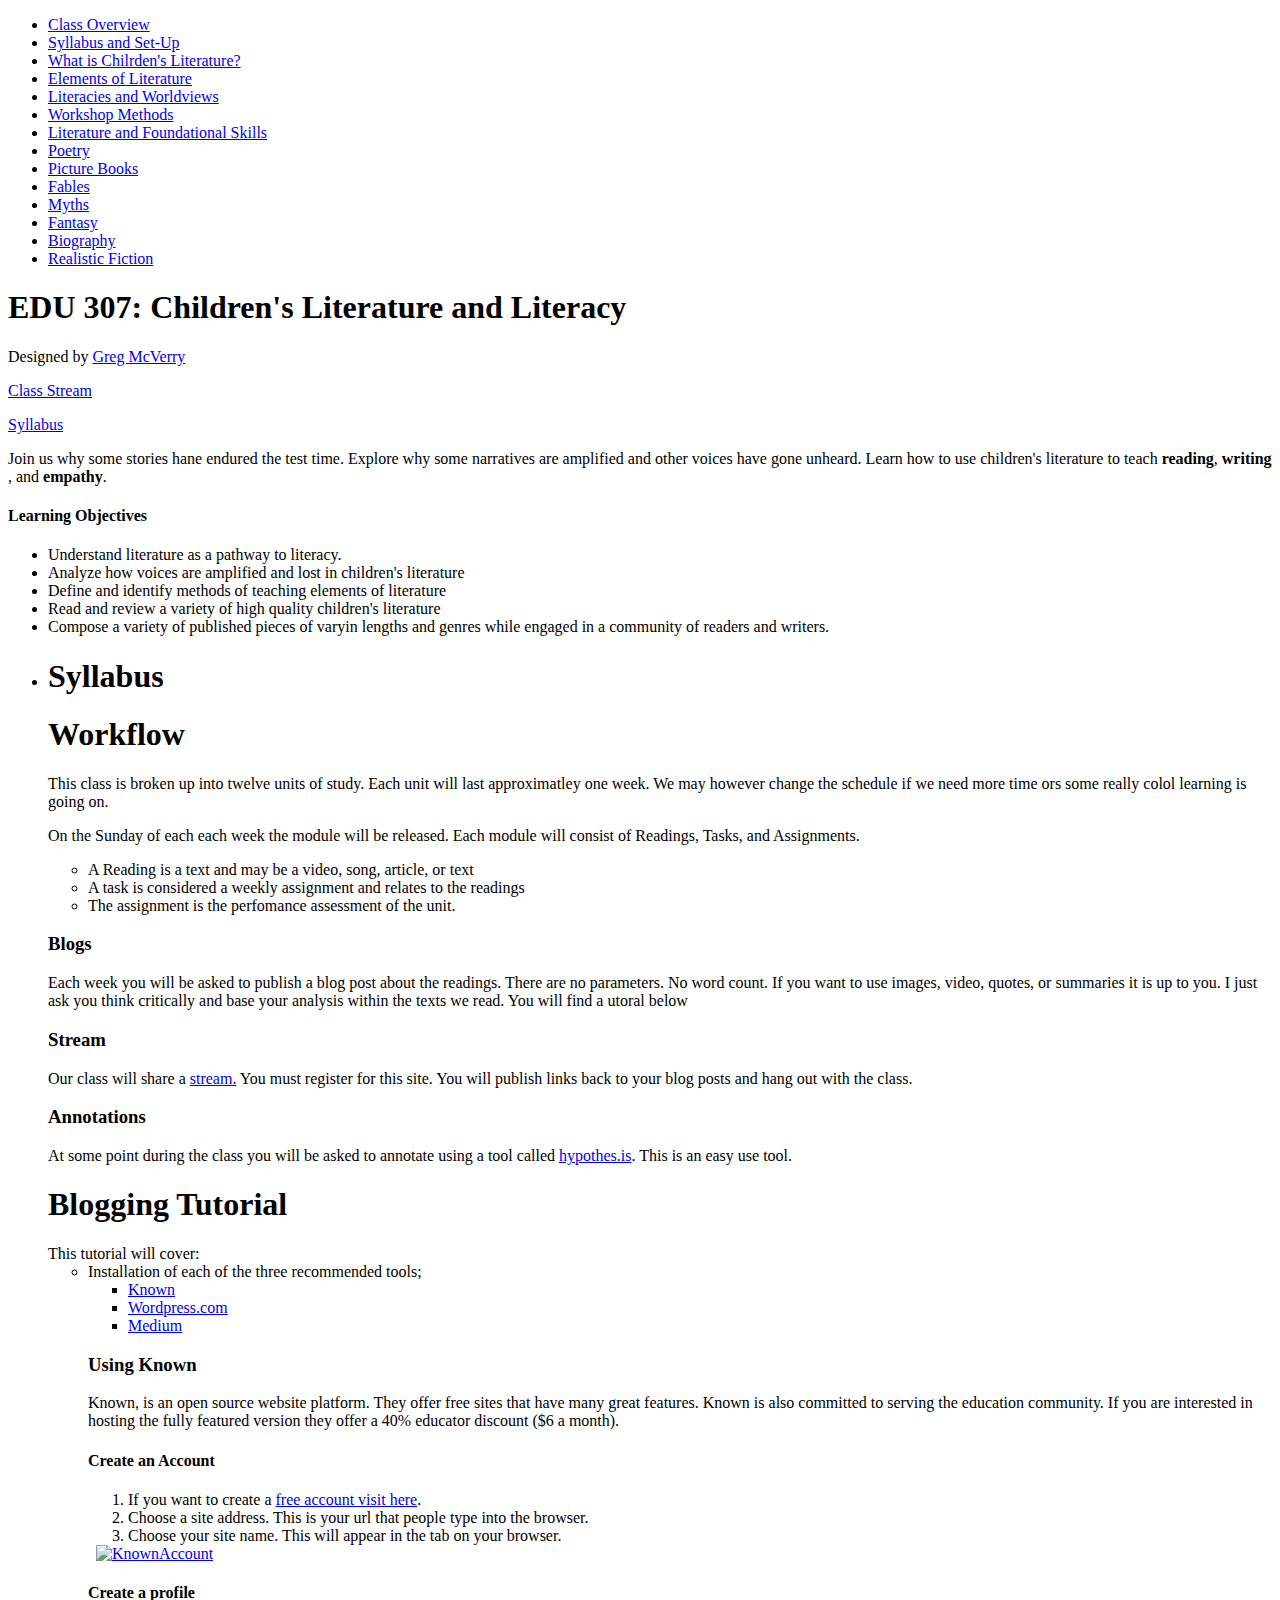
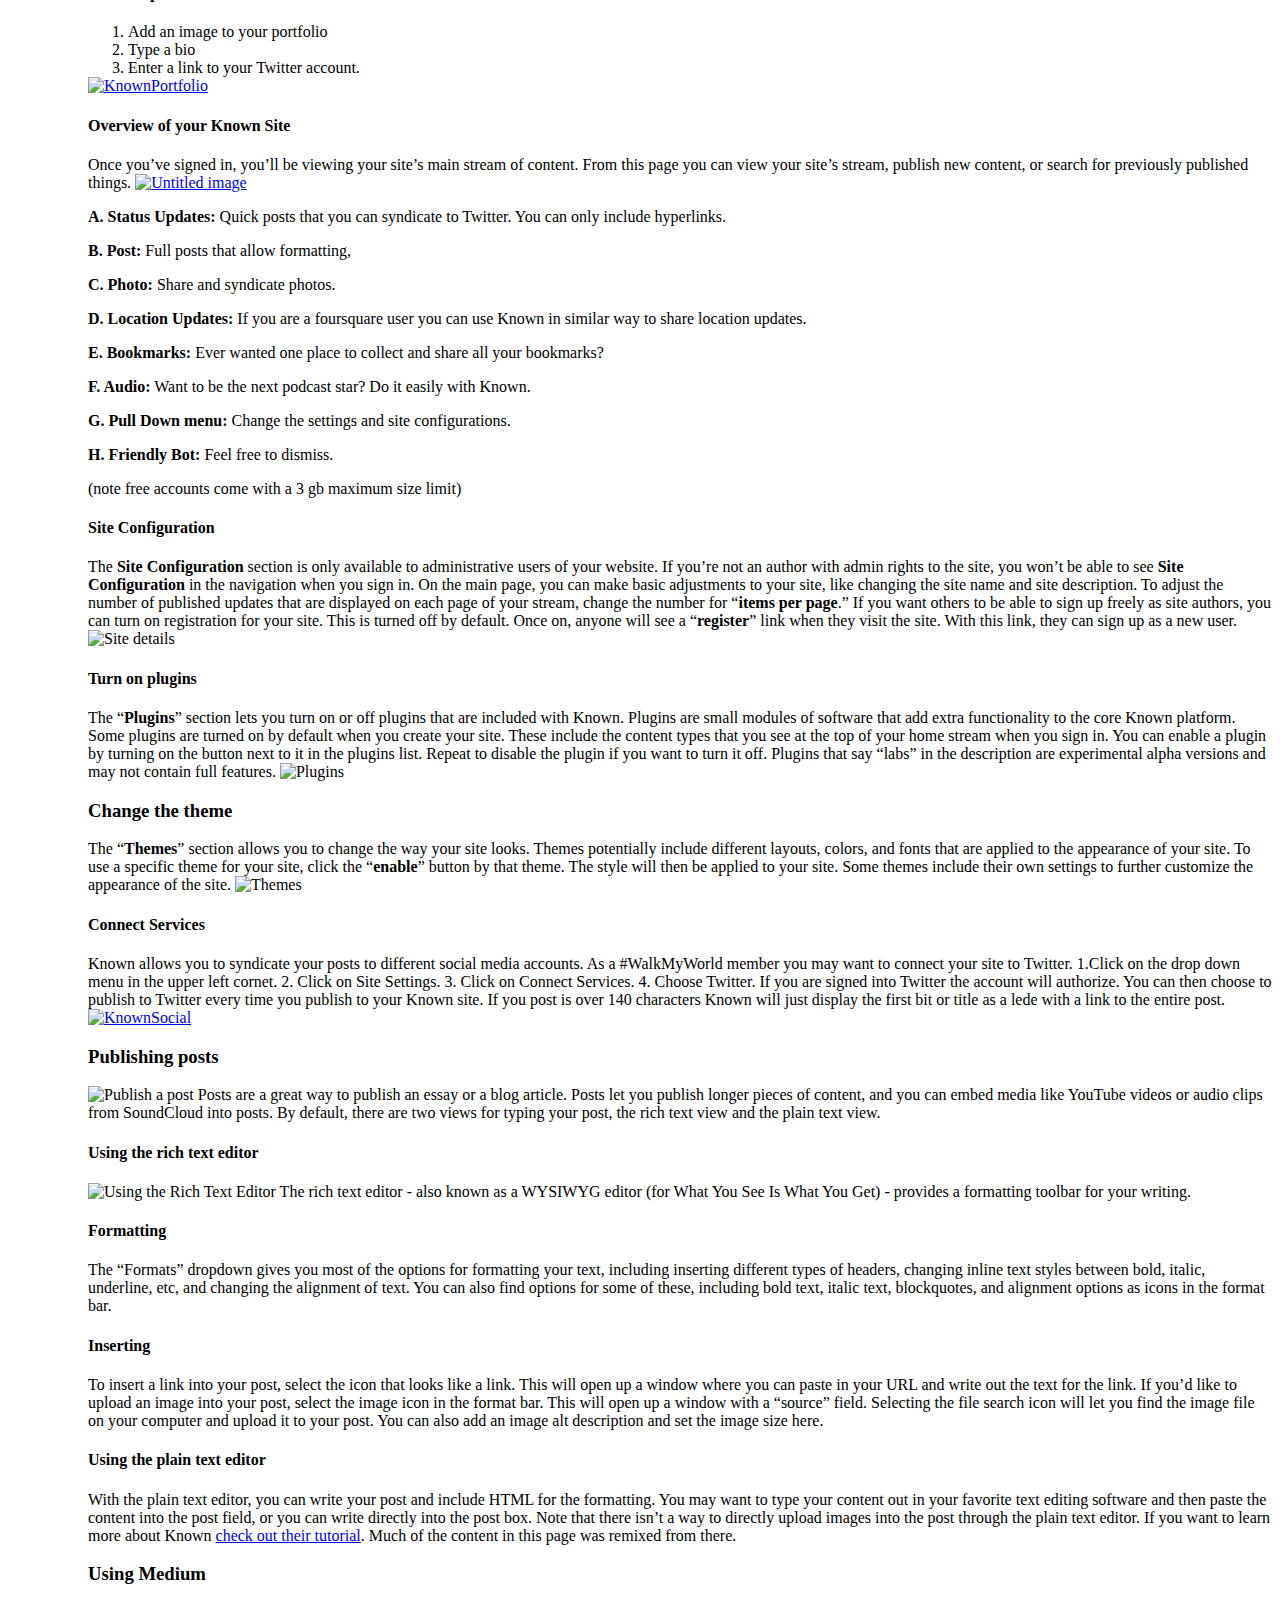
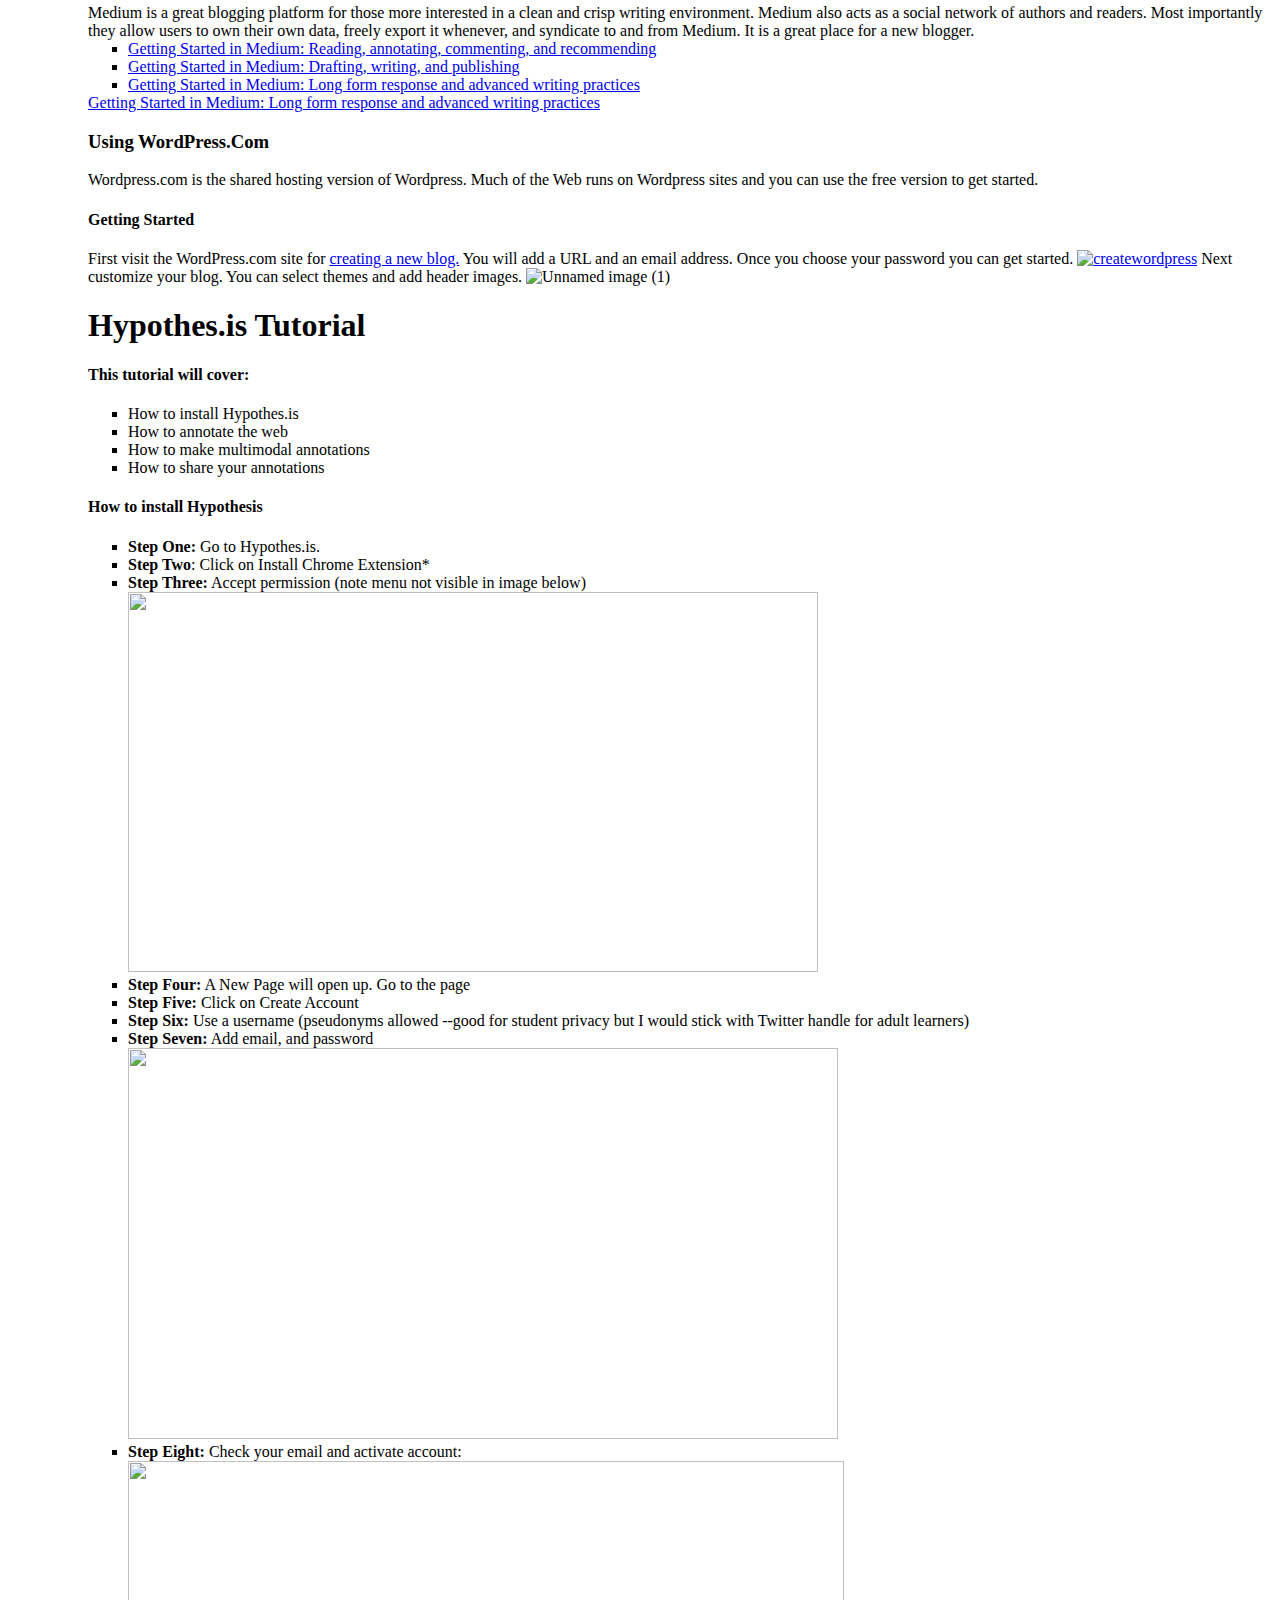
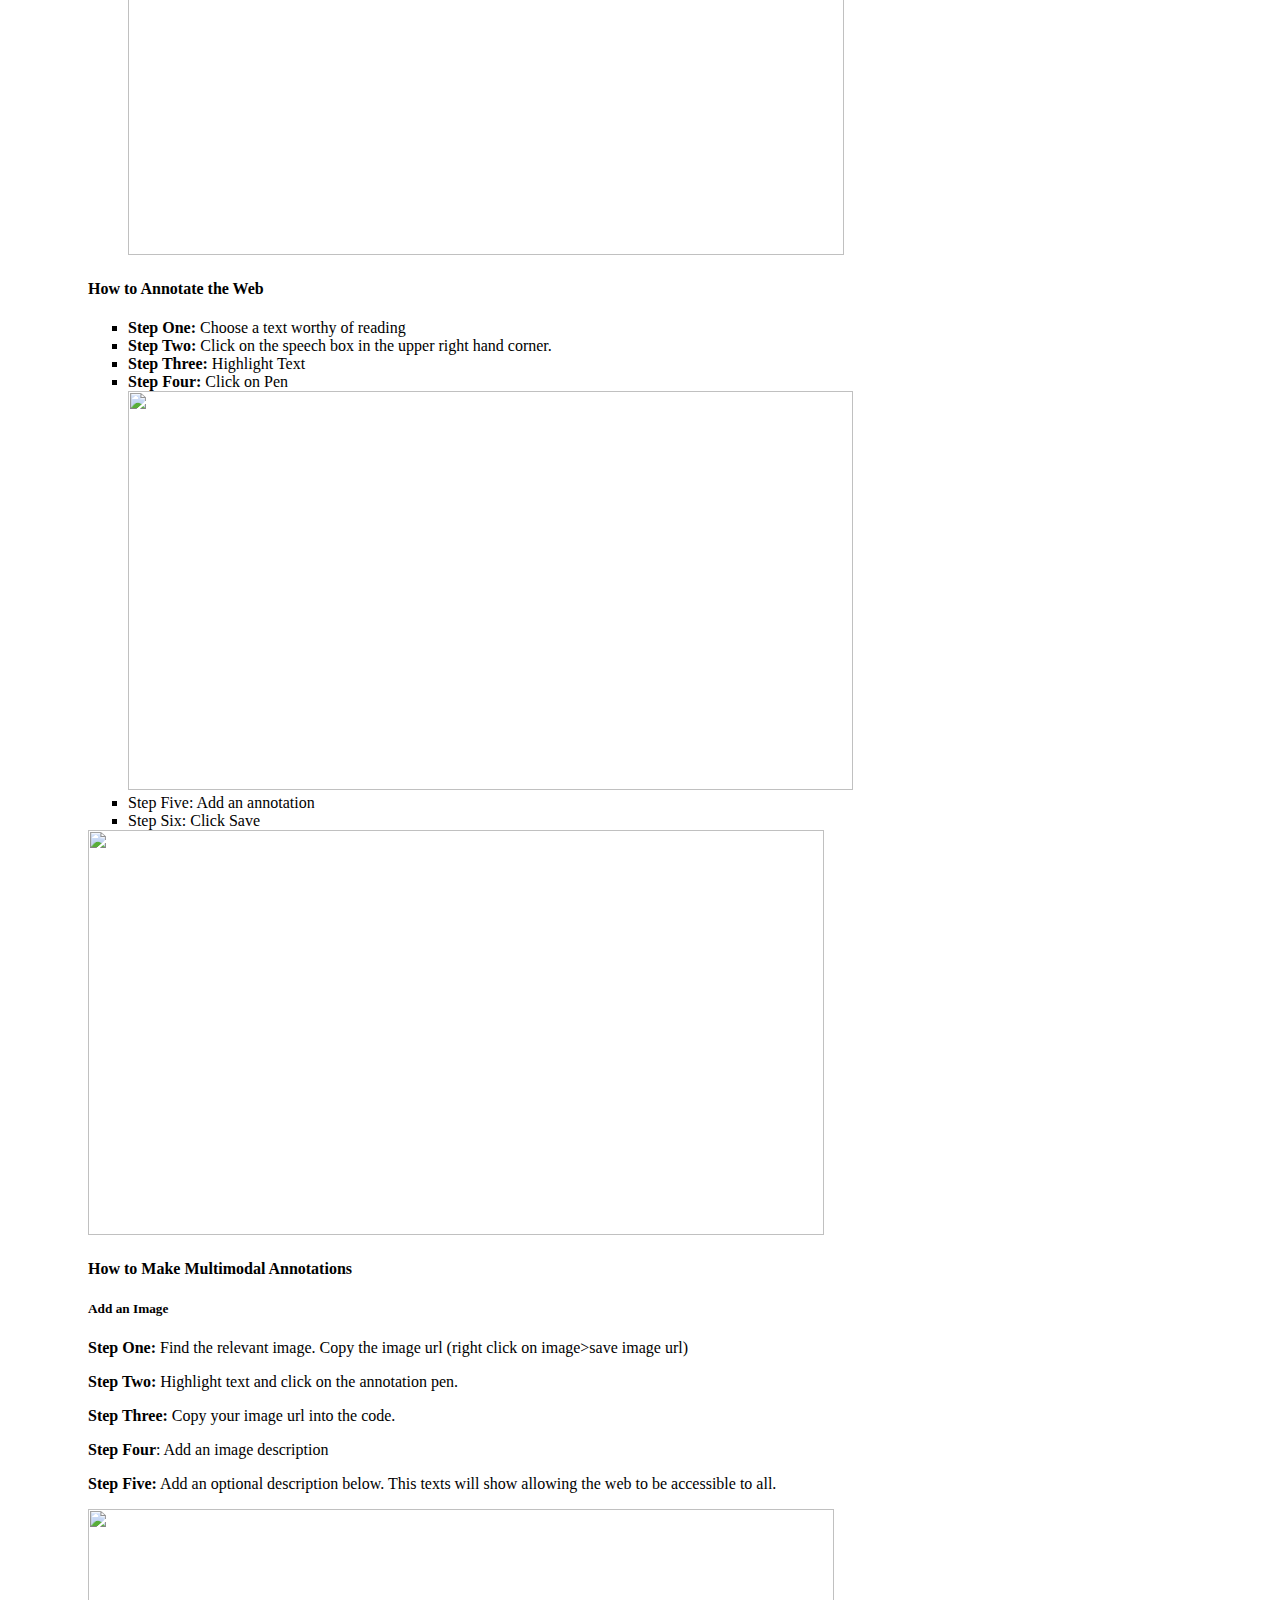
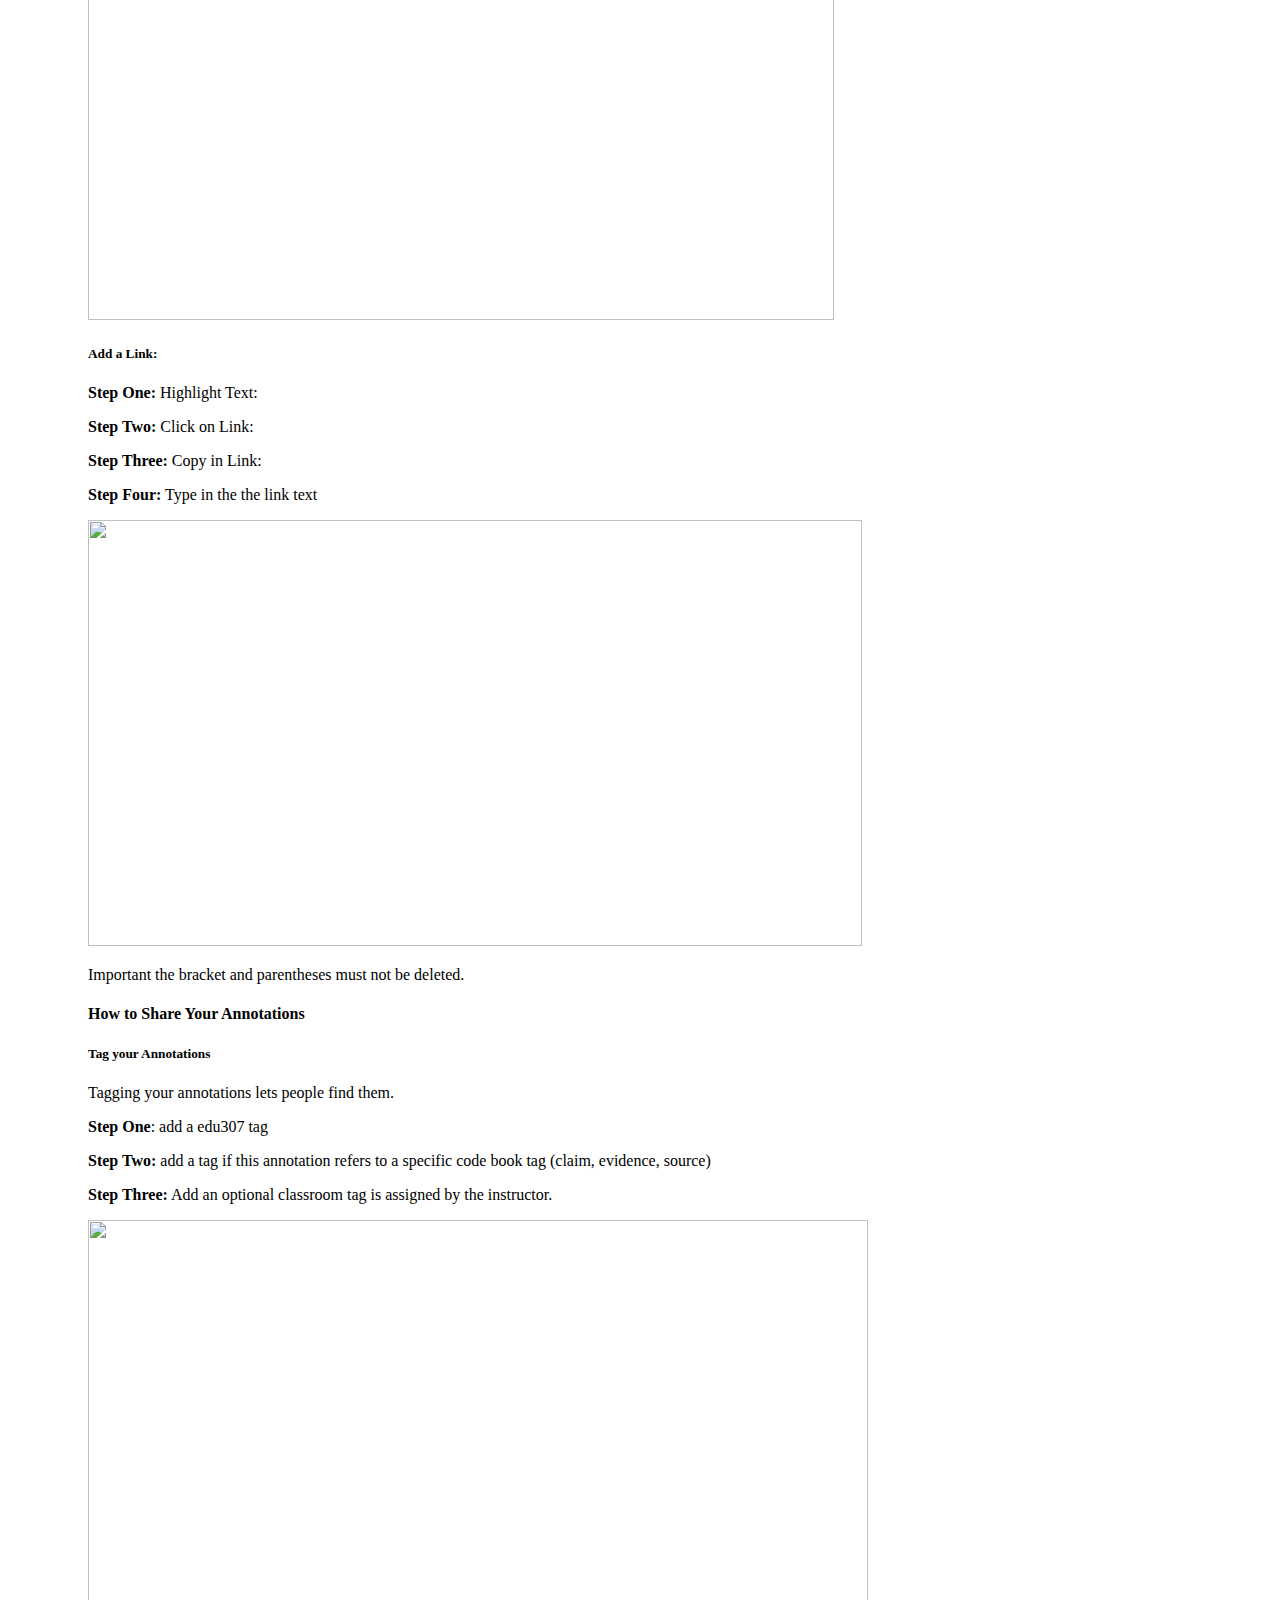
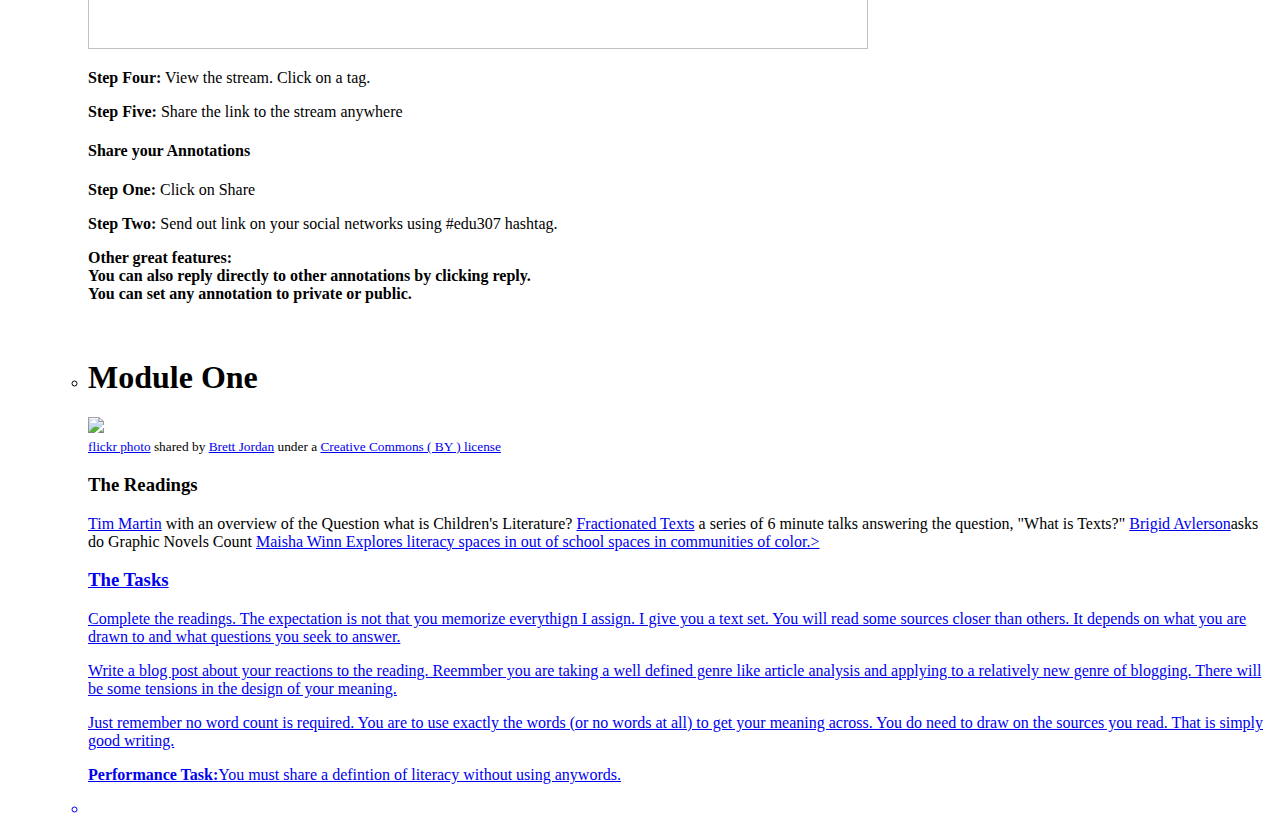
==== index.html @ 25f86076 "Updated Module One" ====
<!DOCTYPE html>
<html>
  <head>
    <title>EDU 307</title>
    <meta charset="utf-8">
    <meta name="viewport" content="width=device-width, initial-scale=1">
    <link rel="stylesheet" href="https://maxcdn.bootstrapcdn.com/font-awesome/4.5.0/css/font-awesome.min.css">
    <link rel="stylesheet" href="css/style.css">
    <script src="https://code.jquery.com/jquery-2.1.4.min.js" type="text/javascript" charset="utf-8"></script>
    <script src="javascript/script.js" type="text/javascript" charset="utf-8"></script>
  </head>

  <body>
    <div class="wrapper" mode="overview">

      <aside>
        <!--<div class="image">
          <img src="http://chadsansing.github.io/curriculum-testing/intermediate-web-lit-two/blue-pyramid.png">
          <a class="attribution" href="https://pixabay.com/en/pyramids-layers-blue-3d-305074/">
            <i class="fa fa-camera"></i> by ClkerFreeVectorImages
          </a>
        </div>-->

        <ul class="agenda-navigation">
          <li><a href="#overview">Class Overview</a></li>
          <li><a href="#step-1">Syllabus and Set-Up</a></li>
          <li><a href="#step-2">What is Chilrden's Literature?</a></li>
          <li><a href="#step-3">Elements of Literature</a></li>
          <li><a href="#step-4">Literacies and Worldviews</a></li>
          <li><a href="#step-5">Workshop Methods</a></li>
          <li><a href="#step-6">Literature and Foundational Skills</a></li>
          <li><a href="#step-7">Poetry</a></li>
          <li><a href="#step-8">Picture Books</a></li>
          <li><a href="#step-9">Fables</a></li>
          <li><a href="#step-10">Myths</a></li>
          <li><a href="#step-11">Fantasy</a></li>
          <li><a href="#step-12">Biography</a></li>
          <li><a href="#step-13">Realistic Fiction</a></li>
          
        </ul>
      </aside>

      <article class="main">

        <h1 class="activity-title">EDU 307: Children's Literature and Literacy</h1>

        <section class="overview">

          <p class="made-by">
            Designed by <a href="jgregorymcverry.com">Greg McVerry</a>
          </p>
          <p class="made-by">
            <a href="http://edu307.networkedlearningcollaborative.com">Class Stream </a>
          </p>
           <p class="made-by">
            <a href="http://edu307syllabus.networkedlearningcollaborative.com">Syllabus</a>
          </p>

         
          <p class="summary">
            Join us why some stories hane endured the test time. Explore why some narratives are amplified and other voices have gone unheard. Learn how to use children's literature to teach  <strong>reading</strong>, <strong>writing </strong>, and <strong>empathy</strong>.
          </p>

         
          <h4>Learning Objectives</h4>

          <ul>

            <li>Understand literature as a pathway to literacy.</li>
            <li>Analyze how voices are amplified and lost in children's literature</li>
            <li>Define and identify methods of teaching elements of literature</li>
            <li>Read and review a variety of high quality children's literature</li>
            <li> Compose a variety of published pieces of varyin lengths and genres while engaged in a community of readers and writers.</li>

            
            
          </ul>

          
         

        </section> <!-- End of Introduction -->

        <ul class="agenda">

          <!-- Copy and paste this <li> tag to add additional steps -->
          <li>
            <h1><a href:="http://edu307syllabus.networkedlearningcollaborative.com/">Syllabus</a></h1>

            <h1>Workflow</h1>

              <p>
                This class is broken up into twelve units of study. Each unit will last approximatley one week. We may however change the schedule if we need more time ors some really colol learning is going on. 
            </p>
            <p>
              On the Sunday of each each week the module will be released. Each module will consist of Readings, Tasks, and Assignments.
            </p>
            <ul>
              <li>A Reading is a text and may be a video, song, article, or text</li>
              <li>A task is considered a weekly assignment and relates to the readings</li>
              <li>The assignment is the perfomance assessment of the unit.</li>
            </ul>
            <h3>
              Blogs
            </h3>
<p>
  Each week you will be asked to publish a blog post about the readings. There are no parameters. No word count. If you want to use images, video, quotes, or summaries it is up to you. I just ask you think critically and base your analysis within the texts we read. You will find a utoral below
            </p>
            <h3>
              Stream
            </h3>
            <p>
              Our class will share a <a href="http://edu307.networkedlearningcollaborative.com/">stream.</a> You must register for this site. You will publish links back to your blog posts and hang out with the class.
            </p>
            <h3>
              Annotations
            </h3>
            <p>
              At some point during the class you will be asked to annotate using a tool called <a href="http://hypothes.is">hypothes.is</a>. This is an easy use tool.
            </p>
            <h1>
              Blogging Tutorial
            </h1>
            <div>This tutorial will cover:</div>
            <ul>
              <li>Installation of each of the three recommended tools;
                <ul>
                  <li><a href="#Known">Known</a></li>
                  <li><a href="#Wordpress">Wordpress.com</a></li>
                  <li><a href="#Medium">Medium</a></li>
                </ul>
             
            <h3 id="Known">Using Known</h3>
            Known, is an open source website platform. They offer free sites that have many great features. Known is also committed to serving the education community. If you are interested in hosting the fully featured version they offer a 40% educator discount ($6 a month).

            &nbsp;
            <h4>Create an Account</h4>
            <ol>
              <li>If you want to create a <a href="https://withknown.com/new/">free account visit here</a>.</li>
              <li>Choose a site address. This is your url that people type into the browser.</li>
              <li>Choose your site name. This will appear in the tab on your browser.</li>
            </ol>
            &nbsp;

            <a href="http://walkmy.world/wp-content/uploads/2016/01/KnownAccount.gif" rel="attachment wp-att-343"><img class="alignnone wp-image-343 " src="http://walkmy.world/wp-content/uploads/2016/01/KnownAccount.gif" alt="KnownAccount" width="787" height="744" /></a>
            <h4>Create a profile</h4>
            <ol>
              <li>Add an image to your portfolio</li>
              <li>Type a bio</li>
              <li>Enter a link to your Twitter account.</li>
            </ol>
            <a href="http://walkmy.world/wp-content/uploads/2016/01/KnownPortfolio.gif" rel="attachment wp-att-344"><img class="alignnone wp-image-344 " src="http://walkmy.world/wp-content/uploads/2016/01/KnownPortfolio.gif" alt="KnownPortfolio" width="735" height="695" /></a>
            <h4>Overview of your Known Site</h4>
            Once you’ve signed in, you’ll be viewing your site’s main stream of content. From this page you can view your site’s stream, publish new content, or search for previously published things.

            <a href="http://walkmy.world/wp-content/uploads/2016/01/Untitled-image.png" rel="attachment wp-att-347"><img class="alignnone wp-image-347 size-large" src="http://walkmy.world/wp-content/uploads/2016/01/Untitled-image-1024x414.png" alt="Untitled image" width="740" height="299" /></a>

            <p>
              
              <strong>A. Status Updates: </strong>Quick posts that you can syndicate to Twitter. You can only include hyperlinks.</p>

              <p>
                
                <strong>B. Post: </strong>Full posts that allow formatting,</p>

            <p>
              
              <strong>C. Photo: </strong>Share and syndicate photos.</p>

            <p>
              
              <strong>D. Location Updates: </strong>If you are a foursquare user you can use Known in similar way to share location updates.</p>

            <p>
              
              <strong>E. Bookmarks:</strong> Ever wanted one place to collect and share all your bookmarks?</p>

            <p>
              
              <strong>F. Audio:</strong> Want to be the next podcast star? Do it easily with Known.</p>

            <p>
              
              <strong>G. Pull Down menu: </strong>Change the settings and site configurations.</p>

            <p>
              
              <strong>H. Friendly Bot: </strong>Feel free to dismiss.</p>

            (note free accounts come with a 3 gb maximum size limit)
            <h4>Site Configuration</h4>
            The <strong>Site Configuration</strong> section is only available to administrative users of your website. If you’re not an author with admin rights to the site, you won’t be able to see <strong>Site Configuration</strong> in the navigation when you sign in.

            On the main page, you can make basic adjustments to your site, like changing the site name and site description.

            To adjust the number of published updates that are displayed on each page of your stream, change the number for “<strong>items per page</strong>.”

            If you want others to be able to sign up freely as site authors, you can turn on registration for your site. This is turned off by default. Once on, anyone will see a “<strong>register</strong>” link when they visit the site. With this link, they can sign up as a new user.

            <img class="img-guide" src="https://withknown.com/guides/beginner/img/gsg-4-site.png" alt="Site details" />
            <h4>Turn on plugins</h4>
            The “<strong>Plugins</strong>” section lets you turn on or off plugins that are included with Known. Plugins are small modules of software that add extra functionality to the core Known platform. Some plugins are turned on by default when you create your site. These include the content types that you see at the top of your home stream when you sign in.

            You can enable a plugin by turning on the button next to it in the plugins list. Repeat to disable the plugin if you want to turn it off. Plugins that say “labs” in the description are experimental alpha versions and may not contain full features.

            <img class="img-guide" src="https://withknown.com/guides/beginner/img/gsg-4-plugins.png" alt="Plugins" />
            <h3 id="change-the-theme" class="guides anchored">Change the theme</h3>
            The “<strong>Themes</strong>” section allows you to change the way your site looks. Themes potentially include different layouts, colors, and fonts that are applied to the appearance of your site. To use a specific theme for your site, click the “<strong>enable</strong>” button by that theme. The style will then be applied to your site. Some themes include their own settings to further customize the appearance of the site.

            <img class="img-guide" src="https://withknown.com/guides/beginner/img/gsg-4-themes.png" alt="Themes" />
            <h4>Connect Services</h4>
            Known allows you to syndicate your posts to different social media accounts. As a #WalkMyWorld member you may want to connect your site to Twitter.

            1.Click on the drop down menu in the upper left cornet.

            2. Click on Site Settings.

            3. Click on Connect Services.

            4. Choose Twitter. If you are signed into Twitter the account will authorize. You can then choose to publish to Twitter every time you publish to your Known site. If you post is over 140 characters Known will just display the first bit or title as a lede with a link to the entire post.

            <a href="http://walkmy.world/wp-content/uploads/2016/01/KnownSocial.gif" rel="attachment wp-att-348"><img class="alignnone wp-image-348 size-large" src="http://walkmy.world/wp-content/uploads/2016/01/KnownSocial-1024x720.gif" alt="KnownSocial" width="740" height="520" /></a>
            <h3 id="publishing-posts" class="guides anchored">Publishing posts</h3>
            <img class="img-guide" src="https://withknown.com/guides/beginner/img/post.png" alt="Publish a post" />

            Posts are a great way to publish an essay or a blog article. Posts let you publish longer pieces of content, and you can embed media like YouTube videos or audio clips from SoundCloud into posts.

            By default, there are two views for typing your post, the rich text view and the plain text view.
            <h4 id="using-the-rich-text-editor" class="guides anchored">Using the rich text editor</h4>
            <img class="img-guide" src="https://withknown.com/guides/beginner/img/richtext.png" alt="Using the Rich Text Editor" />

            The rich text editor - also known as a WYSIWYG editor (for What You See Is What You Get) - provides a formatting toolbar for your writing.
            <h4 id="formatting" class="guides anchored">Formatting</h4>
            The “Formats” dropdown gives you most of the options for formatting your text, including inserting different types of headers, changing inline text styles between bold, italic, underline, etc, and changing the alignment of text. You can also find options for some of these, including bold text, italic text, blockquotes, and alignment options as icons in the format bar.
            <h4 id="inserting" class="guides anchored">Inserting</h4>
            To insert a link into your post, select the icon that looks like a link. This will open up a window where you can paste in your URL and write out the text for the link. If you’d like to upload an image into your post, select the image icon in the format bar. This will open up a window with a “source” field. Selecting the file search icon will let you find the image file on your computer and upload it to your post. You can also add an image alt description and set the image size here.
            <h4 id="using-the-plain-text-editor" class="guides anchored">Using the plain text editor</h4>
            With the plain text editor, you can write your post and include HTML for the formatting. You may want to type your content out in your favorite text editing software and then paste the content into the post field, or you can write directly into the post box. Note that there isn’t a way to directly upload images into the post through the plain text editor.

            If you want to learn more about Known <a href="https://withknown.com/guides/beginner/">check out their tutorial</a>. Much of the content in this page was remixed from there.

            &nbsp;
            <h3 id="Medium">Using Medium</h3>
            Medium is a great blogging platform for those more interested in a clean and crisp writing environment. Medium also acts as a social network of authors and readers. Most importantly they allow users to own their own data, freely export it whenever, and syndicate to and from Medium. It is a great place for a new blogger.
            <ul>
              <li><a href="https://medium.com/the-slackerati/getting-started-in-medium-reading-annotating-commenting-and-recommending-9b9109d6c8e0" >Getting Started in Medium: Reading, annotating, commenting, and recommending</a></li>
              <li><a  href="https://medium.com/the-slackerati/getting-started-in-medium-drafting-writing-and-publishing-58c7321e5eff"> Getting Started in Medium: Drafting, writing, and publishing</a></li>
              <li><a href="https://medium.com/the-slackerati/getting-started-in-medium-long-form-response-and-advanced-writing-practices-1da94b990aa9" >Getting Started in Medium: Long form response and advanced writing practices</a></li>
                </ul><a href="https://medium.com/the-slackerati/getting-started-in-medium-long-form-response-and-advanced-writing-practices-1da94b990aa9" >Getting Started in Medium: Long form response and advanced writing practices</a>
            <h3></h3>
            <h3 id="Wordpress">Using WordPress.Com</h3>
            Wordpress.com is the shared hosting version of Wordpress. Much of the Web runs on Wordpress sites and you can use the free version to get started.
            <h4>Getting Started</h4>
            First visit the WordPress.com site for <a href="https://wordpress.com/learn-more/?v=blog">creating a new blog.</a>

            You will add a URL and an email address. Once you choose your password you can get started.
            <a href="http://walkmy.world/wp-content/uploads/2016/01/createwordpress.gif" rel="attachment wp-att-350"><img class="alignnone wp-image-350 size-large" src="http://walkmy.world/wp-content/uploads/2016/01/createwordpress-1024x963.gif" alt="createwordpress" width="740" height="696" /></a>

            Next customize your blog. You can select themes and add header images.

            <img class="alignnone wp-image-352 size-full" src="http://walkmy.world/wp-content/uploads/2016/01/Unnamed-image-1.png" alt="Unnamed image (1)" width="725" height="1091" />
            <h1>
              Hypothes.is Tutorial
                </h1>
                <h4>This tutorial will cover:</h4>
                <ul>
                  <li>How to install Hypothes.is</li>
                  <li>How to annotate the web</li>
                  <li>How to make multimodal annotations</li>
                  <li>How to share your annotations</li>
                </ul>
                <h4>How to install Hypothesis</h4>
                <ul>
                  <li><strong>Step One:</strong> Go to Hypothes.is.</li>
                  <li><strong>Step Two</strong>: Click on Install Chrome Extension*</li>
                  <li><strong>Step Three:</strong> Accept permission (note menu not visible in image below)</li>
                  <img class="" src="http://goo.gl/MrUcc7" alt="" width="690" height="380" />
                  <li><strong>Step Four:</strong> A New Page will open up. Go to the page</li>
                  <li> <strong>Step Five:</strong> Click on Create Account</li>
                  <li>   <strong>Step Six:</strong> Use a username (pseudonyms allowed --good for student privacy but I would stick with Twitter handle for adult learners)</li>
                  <li> <strong>Step Seven:</strong> Add email, and password
                  </li>
                  <img class="" src="http://goo.gl/hPbzPq" alt="" width="710" height="391" />
                  <li><strong>Step Eight:</strong> Check your email and activate account:
                  </li>
                  <img class="" src="http://goo.gl/qmsRsa" alt="" width="716" height="394" />
                </ul>
    
                

                
                
                <h4>How to Annotate the Web</h4>
                <ul>
                  <li> <strong>Step One:</strong> Choose a text worthy of reading</li>
                  <li><strong>Step Two:</strong> Click on the speech box in the upper right hand corner.</li>
                  <li> <strong>Step Three:</strong> Highlight Text</li>
                  <li><strong>Step Four:</strong> Click on Pen</li>
                  <img class="" src="http://goo.gl/CCRCji" alt="" width="725" height="399" />
                  <li> Step Five: Add an annotation</li>
                  <li>Step Six: Click Save</li>
                </ul>
                <img class="" src="http://goo.gl/aw4cjE" alt="" width="736" height="405" />
                
                <h4>How to Make Multimodal Annotations</h4>
                <h5>Add an Image</h5>
                <p>
                  
                  <strong>Step One:</strong> Find the relevant image. Copy the image url (right click on image&gt;save image url)</p>
                <p>
                  
                  <strong>Step Two:</strong> Highlight text and click on the annotation pen. </p>
                <p>
                  <strong>Step Three:</strong> Copy your image url into the code.
                </p>
                <p>
                  <strong>Step Four</strong>: Add an image description
                </p>
                <p>
                  <strong>Step Five:</strong> Add an optional description below. This texts will show allowing the web to be accessible to all.
                </p>

                <img class="" src="http://goo.gl/k6BJUS" alt="" width="746" height="411" />
                <h5>Add a Link:</h5>
                <p>
                  <strong>Step One:</strong> Highlight Text:
                </p>
                <p>
                  <strong>Step Two:</strong> Click on Link:
                </p>
                <p>
                  <strong>Step Three:</strong> Copy in Link:
                </p>
                <p>
                  <strong>Step Four:</strong> Type in the the link text
                </p>

                <img class="" src="http://goo.gl/m4btpT" alt="" width="774" height="426" />
<p>
  Important the bracket and parentheses must not be deleted.
                </p>
               
                <h4>How to Share Your Annotations</h4>
                <h5>Tag your Annotations</h5>
                <p>
                  Tagging your annotations lets people find them.
                </p>
<p>
  <strong>Step One</strong>: add a edu307 tag
                </p>
                <p>
                  <strong>Step Two:</strong> add a tag if this annotation refers to a specific code book tag (claim, evidence, source)
                </p>
                
                <p>
                  <strong>Step Three:</strong> Add an optional classroom tag is assigned by the instructor.
                </p>

                <img class="" src="http://goo.gl/4ip80z" alt="" width="780" height="429" />
<p>
  <strong>Step Four:</strong> View the stream. Click on a tag.
            </p>
                <p>
                  <strong>Step Five:</strong> Share the link to the stream anywhere
            </p>
                
                <h4>Share your Annotations</h4>
                <p>
                  <strong>Step One:</strong> Click on Share 
            </p>
                <strong>Step Two:</strong> Send out link on your social networks using #edu307 hashtag.
<p>
  <strong>Other great features:</strong><br/>

  <strong>You can also reply directly to other annotations by clicking reply.</strong><br />
  <strong> You can set any annotation to private or public.</strong><br/>
            </p>
                
            <figure>
              <a href="" title="">
                <img src="" alt="" class="img-example">
              </a>
              <figcaption> <a href=""></a></figcaption>
            </figure>

          </li> <!-- end of step-->

          <li>
         <h1>Module One</h1>
		 <a title="literature-and-love-lock" href="http://flickr.com/photos/x1brett/15125300642"><img src="http://farm4.static.flickr.com/3880/15125300642_0d8898ec4c_z.jpg" /></a><br /><small><a title="literature-and-love-lock" href="http://flickr.com/photos/x1brett/15125300642">flickr photo</a> shared by <a href="http://flickr.com/people/x1brett">Brett Jordan</a> under a <a href="http://creativecommons.org/licenses/by/2.0/">Creative Commons ( BY ) license</a> </small>   
<h3>The Readings</h3>
<a href="http://www.theguardian.com/books/booksblog/2009/jan/28/children-fiction-newbery-gaiman">Tim Martin</a> with an overview of the Question what is Children's Literature?
<a href="https://www.youtube.com/playlist?list=PLcOe6hT98JCUD7Omfwx4VXrfjTl6eQaSK">Fractionated Texts</a> a series of 6 minute talks answering the question, "What is Texts?"
<a href="http://www.slj.com/2014/09/feature-articles/the-graphic-advantage-teaching-with-graphic-novels/#_">Brigid Avlerson</a>asks do Graphic Novels Count
<a href="readings/moduleone/winn.pdf">Maisha Winn Explores literacy spaces in out of school spaces in communities of color.>
<h3>The Tasks</h3>
<p>Complete the readings. The expectation is not that you memorize everythign I assign. I give you a text set. You will read some sources closer than others. It depends on what you are drawn to and what questions you seek to answer.</p>
<p>Write a blog post about your reactions to the reading. Reemmber you are taking a well defined genre like article analysis and applying to a relatively new genre of blogging. There will be some tensions in the design of your meaning.</p>
<p>Just remember no word count is required. You are to use exactly the words (or no words at all) to get your meaning across. You do need to draw on the sources you read. That is simply good writing.</p>
<p><strong>Performance Task:</strong>You must share a defintion of literacy without using anywords.</p>
          </li> <!-- end of step-->

          <li></li> <!-- end of step-->
          
         

        </ul>
          
      </article>
    </div>
  </body>
</html>
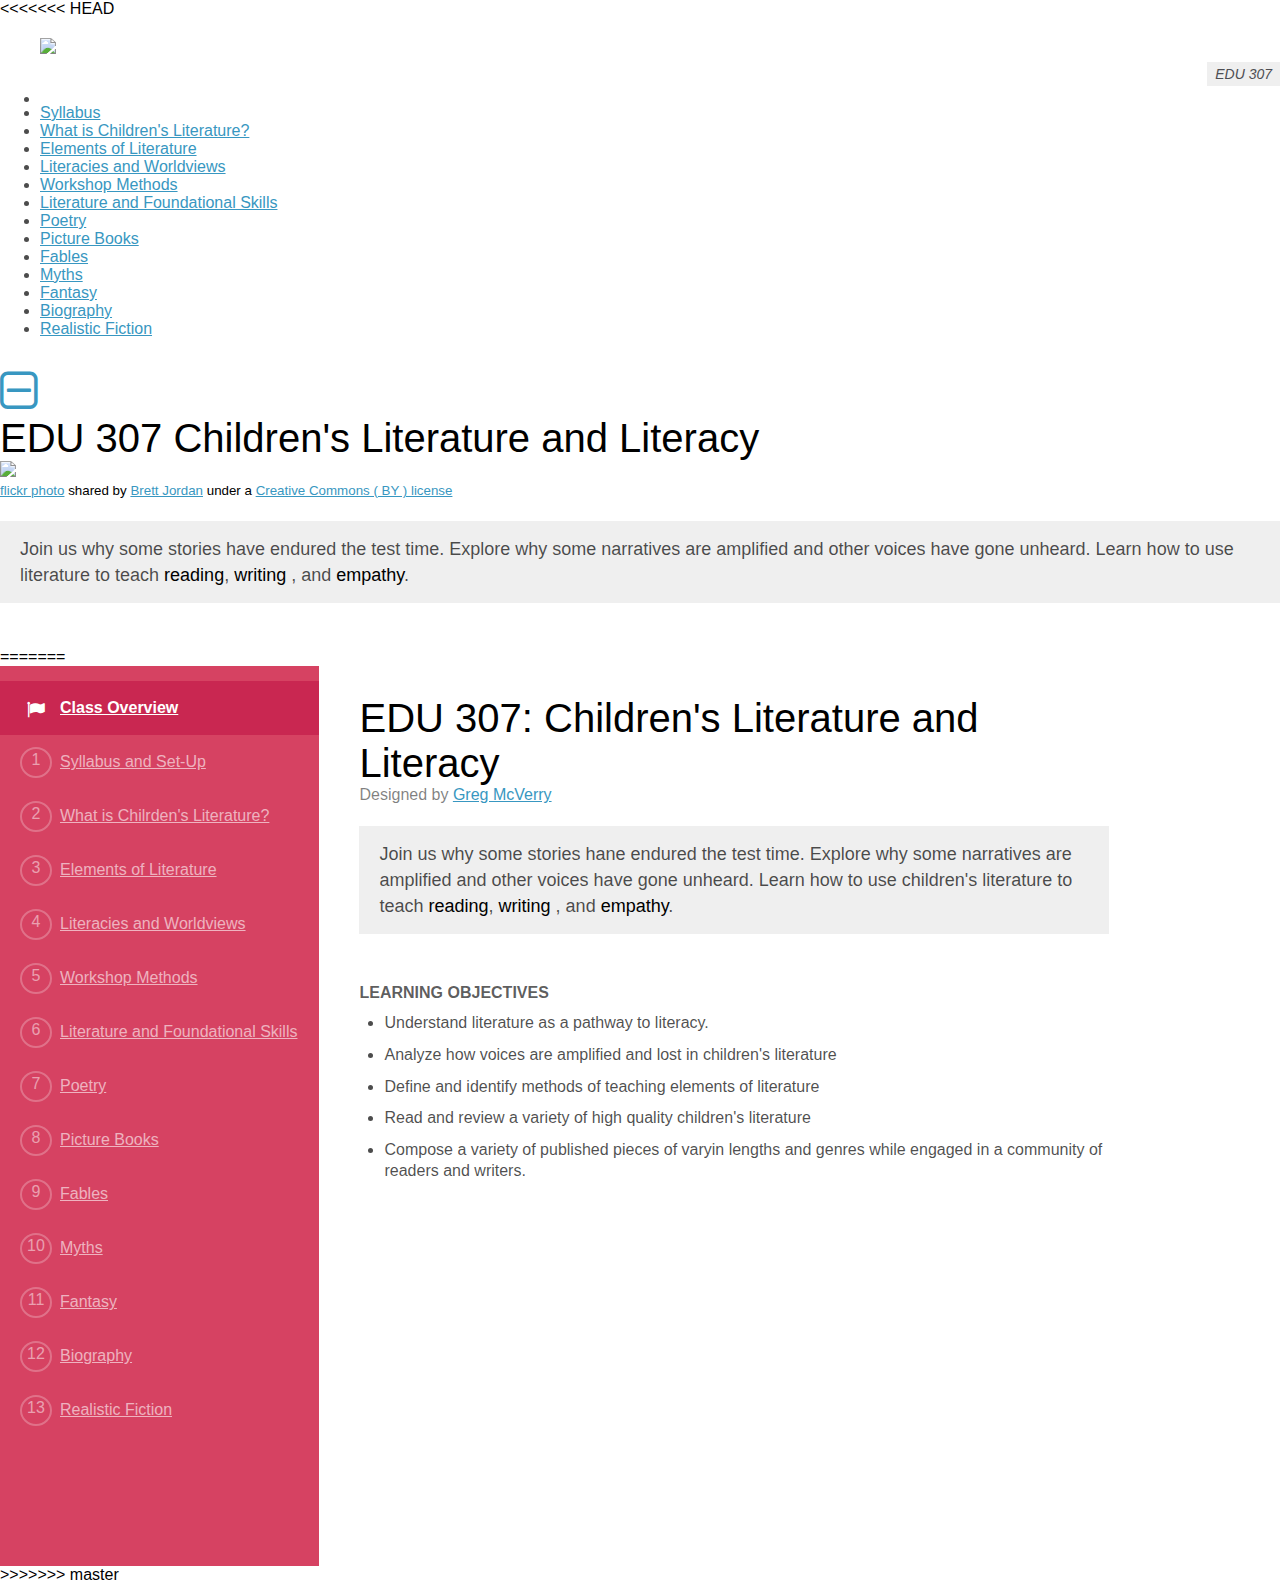
==== commit ed506712: "test" ====
--- a/index.html
+++ b/index.html
@@ -1,4 +1,121 @@
 <!DOCTYPE html>
+<<<<<<< HEAD
+<html lang="en">
+
+<head>
+
+    <meta charset="utf-8">
+    <meta http-equiv="X-UA-Compatible" content="IE=edge">
+    <meta name="viewport" content="width=device-width, initial-scale=1">
+    <meta name="description" content="">
+    <meta name="author" content="">
+
+    <title>Simple Sidebar - Start Bootstrap Template</title>
+  <link rel="stylesheet" href="https://maxcdn.bootstrapcdn.com/font-awesome/4.5.0/css/font-awesome.min.css">
+    <!-- Bootstrap Core CSS -->
+    <link href="css/bootstrap.min.css" rel="stylesheet">
+
+    <!-- Custom CSS -->
+    <link href="css/simple-sidebar.css" rel="stylesheet">
+
+    <!-- HTML5 Shim and Respond.js IE8 support of HTML5 elements and media queries -->
+    <!-- WARNING: Respond.js doesn't work if you view the page via file:// -->
+    <!--[if lt IE 9]>
+        <script src="https://oss.maxcdn.com/libs/html5shiv/3.7.0/html5shiv.js"></script>
+        <script src="https://oss.maxcdn.com/libs/respond.js/1.4.2/respond.min.js"></script>
+    <![endif]-->
+
+</head>
+
+<body>
+
+    <div id="wrapper">
+
+        <!-- Sidebar -->
+        <div id="sidebar-wrapper">
+            <ul class="sidebar-nav">
+                <li class="sidebar-brand">
+                    <a href="index.html">
+                        <figure><img style="max-width:65px" src="books.jpg"><figcaption>EDU 307</figcaption></figure>
+                    </a>
+                </li>
+              <li><a href="http://edu307syllabus.networkedlearningcollaborative.com/">Syllabus</a></li>
+              <li><a href="module1.html">What is Children&#39;s Literature?</a></li>
+              <li><a href="#">Elements of Literature</a></li>
+              <li><a href="#">Literacies and Worldviews</a></li>
+              <li><a href="#step-5">Workshop Methods</a></li>
+              <li><a href="#">Literature and Foundational Skills</a></li>
+              <li><a href="#">Poetry</a></li>
+              <li><a href="#">Picture Books</a></li>
+              <li><a href="#">Fables</a></li>
+              <li><a href="#">Myths</a></li>
+              <li><a href="#">Fantasy</a></li>
+              <li><a href="#">Biography</a></li>
+              <li><a href="#">Realistic Fiction</a></li>
+            </ul>
+        </div>
+        <!-- /#sidebar-wrapper -->
+
+        <!-- Page Content -->
+        <div id="page-content-wrapper">
+          
+            <div class="container-fluid">
+                <div class="row">
+                    <div class="col-lg-12">
+                      <a href="#menu-toggle" class="btn btn-default" id="menu-toggle"><i class="fa fa-minus-square-o fa-3x"></i></a></div>
+                      <div class="row">
+                        <div class="col-md-4">
+                          &#32;
+                        </div>
+                        <div class="col-md-4">
+                          <h1>
+                            EDU 307 Children's Literature and Literacy
+                          </h1>
+                        </div>
+                        <div class="col-md-4">
+                          &#32;
+                        </div>
+                    </div>
+                
+              <div class="row">
+                <div class="col-md-4">
+                  &#32;
+                </div>
+                <div class="col-md-4">
+                  <a title="literature-and-love-lock" href="http://flickr.com/photos/x1brett/15125300642"><img src="http://farm4.static.flickr.com/3880/15125300642_0d8898ec4c_z.jpg" /></a><br /><small><a title="literature-and-love-lock" href="http://flickr.com/photos/x1brett/15125300642">flickr photo</a> shared by <a href="http://flickr.com/people/x1brett">Brett Jordan</a> under a <a href="http://creativecommons.org/licenses/by/2.0/">Creative Commons ( BY ) license</a> </small>
+                  <p class="summary">
+                    Join us why some stories have endured the test time. Explore why some narratives are amplified and other voices have gone unheard. Learn how to use  literature to teach  <strong>reading</strong>, <strong>writing </strong>, and <strong>empathy</strong>.
+                  </p>
+                </div>
+                <div class="col-md-4">
+                  &#32;
+                </div>
+              </div>
+            </div>
+        </div>
+        <!-- /#page-content-wrapper -->
+
+    </div>
+    <!-- /#wrapper -->
+
+    <!-- jQuery -->
+    <script src="js/jquery.js"></script>
+
+    <!-- Bootstrap Core JavaScript -->
+    <script src="js/bootstrap.min.js"></script>
+
+    <!-- Menu Toggle Script -->
+    <script>
+    $("#menu-toggle").click(function(e) {
+        e.preventDefault();
+        $("#wrapper").toggleClass("toggled");
+    });
+    </script>
+
+</body>
+
+</html>
+=======
 <html>
   <head>
     <title>EDU 307</title>
@@ -48,12 +165,6 @@
 
           <p class="made-by">
             Designed by <a href="jgregorymcverry.com">Greg McVerry</a>
-          </p>
-          <p class="made-by">
-            <a href="http://edu307.networkedlearningcollaborative.com">Class Stream </a>
-          </p>
-           <p class="made-by">
-            <a href="http://edu307syllabus.networkedlearningcollaborative.com">Syllabus</a>
           </p>
 
          
@@ -386,18 +497,8 @@
           </li> <!-- end of step-->
 
           <li>
-         <h1>Module One</h1>
-		 <a title="literature-and-love-lock" href="http://flickr.com/photos/x1brett/15125300642"><img src="http://farm4.static.flickr.com/3880/15125300642_0d8898ec4c_z.jpg" /></a><br /><small><a title="literature-and-love-lock" href="http://flickr.com/photos/x1brett/15125300642">flickr photo</a> shared by <a href="http://flickr.com/people/x1brett">Brett Jordan</a> under a <a href="http://creativecommons.org/licenses/by/2.0/">Creative Commons ( BY ) license</a> </small>   
-<h3>The Readings</h3>
-<a href="http://www.theguardian.com/books/booksblog/2009/jan/28/children-fiction-newbery-gaiman">Tim Martin</a> with an overview of the Question what is Children's Literature?
-<a href="https://www.youtube.com/playlist?list=PLcOe6hT98JCUD7Omfwx4VXrfjTl6eQaSK">Fractionated Texts</a> a series of 6 minute talks answering the question, "What is Texts?"
-<a href="http://www.slj.com/2014/09/feature-articles/the-graphic-advantage-teaching-with-graphic-novels/#_">Brigid Avlerson</a>asks do Graphic Novels Count
-<a href="readings/moduleone/winn.pdf">Maisha Winn Explores literacy spaces in out of school spaces in communities of color.>
-<h3>The Tasks</h3>
-<p>Complete the readings. The expectation is not that you memorize everythign I assign. I give you a text set. You will read some sources closer than others. It depends on what you are drawn to and what questions you seek to answer.</p>
-<p>Write a blog post about your reactions to the reading. Reemmber you are taking a well defined genre like article analysis and applying to a relatively new genre of blogging. There will be some tensions in the design of your meaning.</p>
-<p>Just remember no word count is required. You are to use exactly the words (or no words at all) to get your meaning across. You do need to draw on the sources you read. That is simply good writing.</p>
-<p><strong>Performance Task:</strong>You must share a defintion of literacy without using anywords.</p>
+            
+
           </li> <!-- end of step-->
 
           <li></li> <!-- end of step-->
@@ -409,4 +510,5 @@
       </article>
     </div>
   </body>
-</html>+</html>
+>>>>>>> master
--- a/css/style.css
+++ b/css/style.css
@@ -0,0 +1,585 @@
+body {
+  font-family: "Open Sans","Helvetica Neue",Helvetica,Arial,sans-serif;
+  font-size: 16px;
+  padding: 0;
+  margin: 0;
+}
+
+body * {
+  line-height: initial;
+}
+
+p, li, span {
+  color: rgba(0,0,0,.7);
+}
+
+.wrapper {
+  display: -ms-flexbox;
+  display: -webkit-flex;
+  display: flex;
+  min-height: 100vh;
+}
+
+article {
+  max-width: 750px;
+}
+
+h1 {
+  font-size: 40px;
+  margin: 0;
+  padding: 0;
+  font-weight: normal;
+  color: black;
+  position: relative;
+}
+
+hr {
+  color: #FF4E1F;
+  background: #FF4E1F;
+  width: 75%;
+  height: 5px;
+}
+
+[mode=step] .activity-title {
+  font-size: 18px;
+  opacity: .6;
+  margin: 0;
+  font-weight: normal;
+  left: 0;
+}
+
+.made-by {
+  margin: 0 10px 0 0 ;
+  color: rgba(0,0,0,.5);
+}
+
+.summary {
+  background: #efefef;
+  margin: 22px 0 45px 0;
+  font-size: 18px;
+  line-height: 145%;
+  padding: 15px 20px;
+}
+
+.main ul {
+  color: rgba(0,0,0,.5);
+  margin-top: 0;
+  padding-left: 25px;
+}
+
+.main ul li {
+  line-height: 135%;
+  margin-bottom: 10px;
+}
+
+h4 {
+  color: rgba(0,0,0,.65);
+  margin: 50px 0 10px 0;
+  font-size: 16px;
+  text-transform: uppercase;
+}
+
+
+b, strong {
+  font-weight: normal;
+  color: rgba(0,0,0,1);
+}
+
+ul, p {
+  margin: 0 0 30px 0;
+}
+
+a {
+  color: #3897c1;
+  transition: background .1s ease-out;
+}
+
+a:hover {
+  color: #2f87a5;
+  background: rgba(56, 151,193,.1);
+}
+
+
+.main {
+  position: relative;
+  padding: 30px 40px;
+}
+
+/* These are the steps fo the Activity */
+
+.agenda h1 {
+  border-bottom: solid 2px #DDD;
+  padding-bottom: 10px;
+  margin: 0 0 18px 0;
+}
+
+.agenda p {
+  font-weight: 300;
+}
+
+
+/* Left column Navigation */
+
+aside {
+  background: #D64262;
+}
+
+aside .image {
+  position: relative;
+}
+
+aside .image img {
+  width: 50%;
+}
+
+aside .image .attribution {
+  position: absolute;
+  bottom: 11px;
+  right: 6px;
+  padding: 4px 10px 5px 10px;
+  font-size: 13px;
+  color: rgba(255,255,255,.5);
+  background: rgba(0,0,0,.2);
+  text-decoration: none;
+  transition: color .1s ease-out;
+}
+
+aside .image .attribution i {
+  margin-right: 2px;
+}
+
+aside .image .attribution:hover {
+  color: rgba(255,255,255,.75);
+}
+
+
+ul.agenda {
+  margin: 0;
+  padding: 0;
+}
+
+.agenda > li {
+  list-style-type: square;
+}
+
+
+
+.sessions {
+  background: #FFF1C5;
+}
+
+.start {
+  margin-top:10%;
+  text-align: right;
+}
+
+figcaption {
+  font-weight: 300;
+  font-style: italic;
+  color: #4d4e53;
+  padding-bottom:2%;
+  float:right;
+  font-size: 14px;
+}
+
+.web-literacy {
+  display: inline-block;
+  padding: 8px;
+  background: #efefef;
+  margin-right: 2px;
+}
+
+.time {
+  color:#3fb58e;
+  background: #caf6e6;
+  border: solid 2px #3fb58e;
+}
+
+.total-time {
+  padding: 8px 12px;
+  margin: 18px 0 0 0;
+  display: inline-block;
+  border-width: 0 0 0 2px;
+  padding: 8px 12px 10px 12px;
+}
+
+.total-time:before {
+  content:   "\f017";
+  font-family: FontAwesome;
+  margin-right: 3px;
+}
+
+.step-time {
+  font-size: 18px;
+  padding: 10px 16px 10px 14px;
+  border-width: 0 0 0 2px;
+  display: block;
+  font-size: 16px;
+  margin: 0 0 15px 0;
+  display: inline-block;
+}
+
+
+figure {
+  padding: 0 0 50px 0;
+  margin: 20px 0 0 0;
+}
+
+figure img {
+  display: block;
+  max-width: 100%;
+}
+
+figcaption {
+  background: #efefef;
+  padding: 4px 8px;
+  margin-top: 8px;
+}
+
+.discussion-link {
+  border-top: solid 1px #DDD;
+  padding-top: 20px;
+  margin-top: 55px;
+  padding-bottom:0;
+  margin-bottom:0;
+}
+
+/* Agenda Navigation */
+
+.agenda-navigation {
+  padding: 0;
+  margin: 15px 0 80px 0;
+  list-style-type: square;
+  position: relative;
+}
+
+.agenda-navigation li {
+  position: relative;
+}
+
+.agenda-navigation li a {
+  display: block;
+  font-size: 16px;
+  text-decoration: square;
+  color: white;
+  transition: background .1s ease-out;
+}
+
+.agenda-navigation li.selected a {
+  background: #C92751;
+  font-weight: bold;
+}
+
+.agenda-navigation a:hover {
+  background: #C92751;
+}
+
+.agenda-navigation a {
+  padding: 18px 22px;
+}
+
+.agenda-navigation li a {
+  padding-left: 60px;
+  color: rgba(255,255,255,.6);
+}
+
+.agenda-navigation li.selected a {
+  color: rgba(255,255,255,1);
+}
+
+.agenda-navigation li:after {
+  pointer-events: none;
+  position: absolute;
+  text-align: center;
+  color: white;
+  font-size: 16px;
+  border: solid 2px rgba(255,255,255,.25);
+  color: rgba(255,255,255,.5);
+  border-radius: 50%;
+  width: 28px;
+  height: 25px;
+  top: calc(50% - 15px);
+  left: 20px;
+  padding-top: 2px;
+}
+
+.agenda-navigation li.selected:after {
+  border: solid 2px rgba(255,255,255,.8);
+  color: rgba(255,255,255,1);
+}
+
+.agenda-navigation li:nth-child(1):after {
+  content:  "\f024";
+  font-family: FontAwesome;
+  border: none;
+  font-size: 18px;
+  top: 18px;
+  left: 22px;
+}
+
+/* For narrow viewports */
+
+@media all and (max-width: 600px) {
+
+  [mode=step] .activity-title {
+    margin: 0 0 5px 0;
+  }
+
+  .agenda > li > h1 {
+    font-size: 30px;
+    padding-bottom: 15px;
+    margin: 0 0 25px 0;
+  }
+
+  .total-time {
+    padding: 8px 12px;
+    margin: 20px 0 0px 0;
+  }
+
+  .step-time {
+    top: 26px;
+    right: 30px;
+    font-size: 16px;
+    padding: 5px 10px;
+    position: absolute;
+  }
+
+  aside {
+    width: 100%;
+    max-width: 100%
+  }
+
+  .wrapper {
+    min-height: auto;
+  }
+
+  .main {
+    padding: 30px 25px 30px 25px;
+    margin-top: 50px;
+  }
+
+  aside {
+    width: 100%;
+    position: fixed;
+    z-index: 2;
+    top: 0;
+  }
+
+  aside img {
+    display: none;
+  }
+
+  .agenda-navigation {
+    margin: 0;
+    display: flex;
+    overflow-x: auto;
+    position: relative;
+    /*    height: 80px;*/
+    line-height: 80px;
+  }
+
+  /*  This is the little arrow when there are scrolling steps*/
+  .agenda-navigation:after {
+    display: none;
+    position: fixed;
+    right: 0px;
+    top: 0px;
+    color: white;
+    height: 58px;
+    content:  "\f105";
+    font-family: FontAwesome;
+    padding: 18px 15px 18px 25px;
+    font-size: 22px;
+    color: rgba(255,255,255,.4);
+    box-sizing: border-box;
+    background-image: linear-gradient(90deg, rgba(201,39,81,0), #C92751 80%);
+  }
+
+
+  .agenda-navigation li {
+    flex: 1;
+    position: relative;
+    min-width: 40px;
+  }
+
+  .agenda-navigation li a {
+    padding: 18px 0;
+
+  }
+
+  .agenda-navigation li:after {
+    pointer-events: none;
+    position: absolute;
+    border: none !important;
+    top: 0;
+    left: 0;
+    width: 100%;
+    text-align: center;
+    color: white;
+    font-size: 18px;
+    padding-top: 17px;
+    border: none;
+  }
+
+  .agenda-navigation li:first-child:after {
+    content:  "\f024";
+    font-family: FontAwesome;
+    top: 3px;
+  }
+
+  .agenda-navigation li:nth-child(1):after {
+    left: 0 !important;
+  }
+
+  .agenda-navigation li a {
+    text-indent: 100%;
+    white-space: nowrap;
+    overflow: hidden;
+  }
+
+}
+
+
+
+/* This adds the numbers to each agenda step link */
+
+.agenda-navigation li:nth-child(2):after {
+  content: "1";
+}
+
+.agenda-navigation li:nth-child(3):after {
+  content: "2";
+}
+
+.agenda-navigation li:nth-child(4):after {
+  content: "3";
+}
+
+.agenda-navigation li:nth-child(5):after {
+  content: "4";
+}
+
+.agenda-navigation li:nth-child(6):after {
+  content: "5";
+}
+
+.agenda-navigation li:nth-child(7):after {
+  content: "6";
+}
+
+.agenda-navigation li:nth-child(8):after {
+  content: "7";
+}
+
+.agenda-navigation li:nth-child(9):after {
+  content: "8";
+}
+
+.agenda-navigation li:nth-child(10):after {
+  content: "9";
+}
+
+.agenda-navigation li:nth-child(11):after {
+  content: "10";
+}
+
+.agenda-navigation li:nth-child(12):after {
+  content: "11";
+}
+
+.agenda-navigation li:nth-child(13):after {
+  content: "12";
+}
+
+.agenda-navigation li:nth-child(14):after {
+  content: "13";
+}
+
+.agenda-navigation li:nth-child(15):after {
+  content: "14";
+}
+
+.agenda-navigation li:nth-child(16):after {
+  content: "15";
+}
+
+.agenda-navigation li:nth-child(17):after {
+  content: "16";
+}
+
+@media print {
+
+  h1.activity-title {
+    font-size: 30px;
+  }
+
+  .agenda h1 {
+    font-size: 30px;
+  }
+
+  body {
+    font-size: 15px !important;
+  }
+
+  article {
+    padding: 0 10px !important;
+  }
+
+  p.summary {
+    padding: 0;
+    background: transparent;
+    font-size: 15px;
+  }
+
+  .time {
+    border: solid 2px #DDD;
+    color: #999 !important;
+    border-width: 2px 2px 2px 2px;
+    background: transparent;
+
+  }
+
+  figure {
+    max-width: 65%;
+  }
+
+  .btn {
+    border: solid 2px #BBB !important;
+    color: #999 !important;
+    border-width: 2px 2px 2px 2px !important;
+    background: transparent !important;
+    padding: 8px;
+    font-size: 15px;
+  }
+
+  aside {
+    display: none !important;
+  }
+
+  .discussion-link {
+    display: none !important;
+  }
+
+  .agenda {
+    margin-top: 30px !important;
+  }
+
+  .main ul li {
+    line-height: 100%;
+  }
+
+  .agenda > li {
+    margin-top: 55px !important;
+    display: block !important;
+    position: relative !important;
+  }
+
+  .agenda > li .step-time {
+    right: 2px !important;
+    top: 0 !important;
+    padding: 8px;
+    font-size: 15px;
+  }
+
+}
+
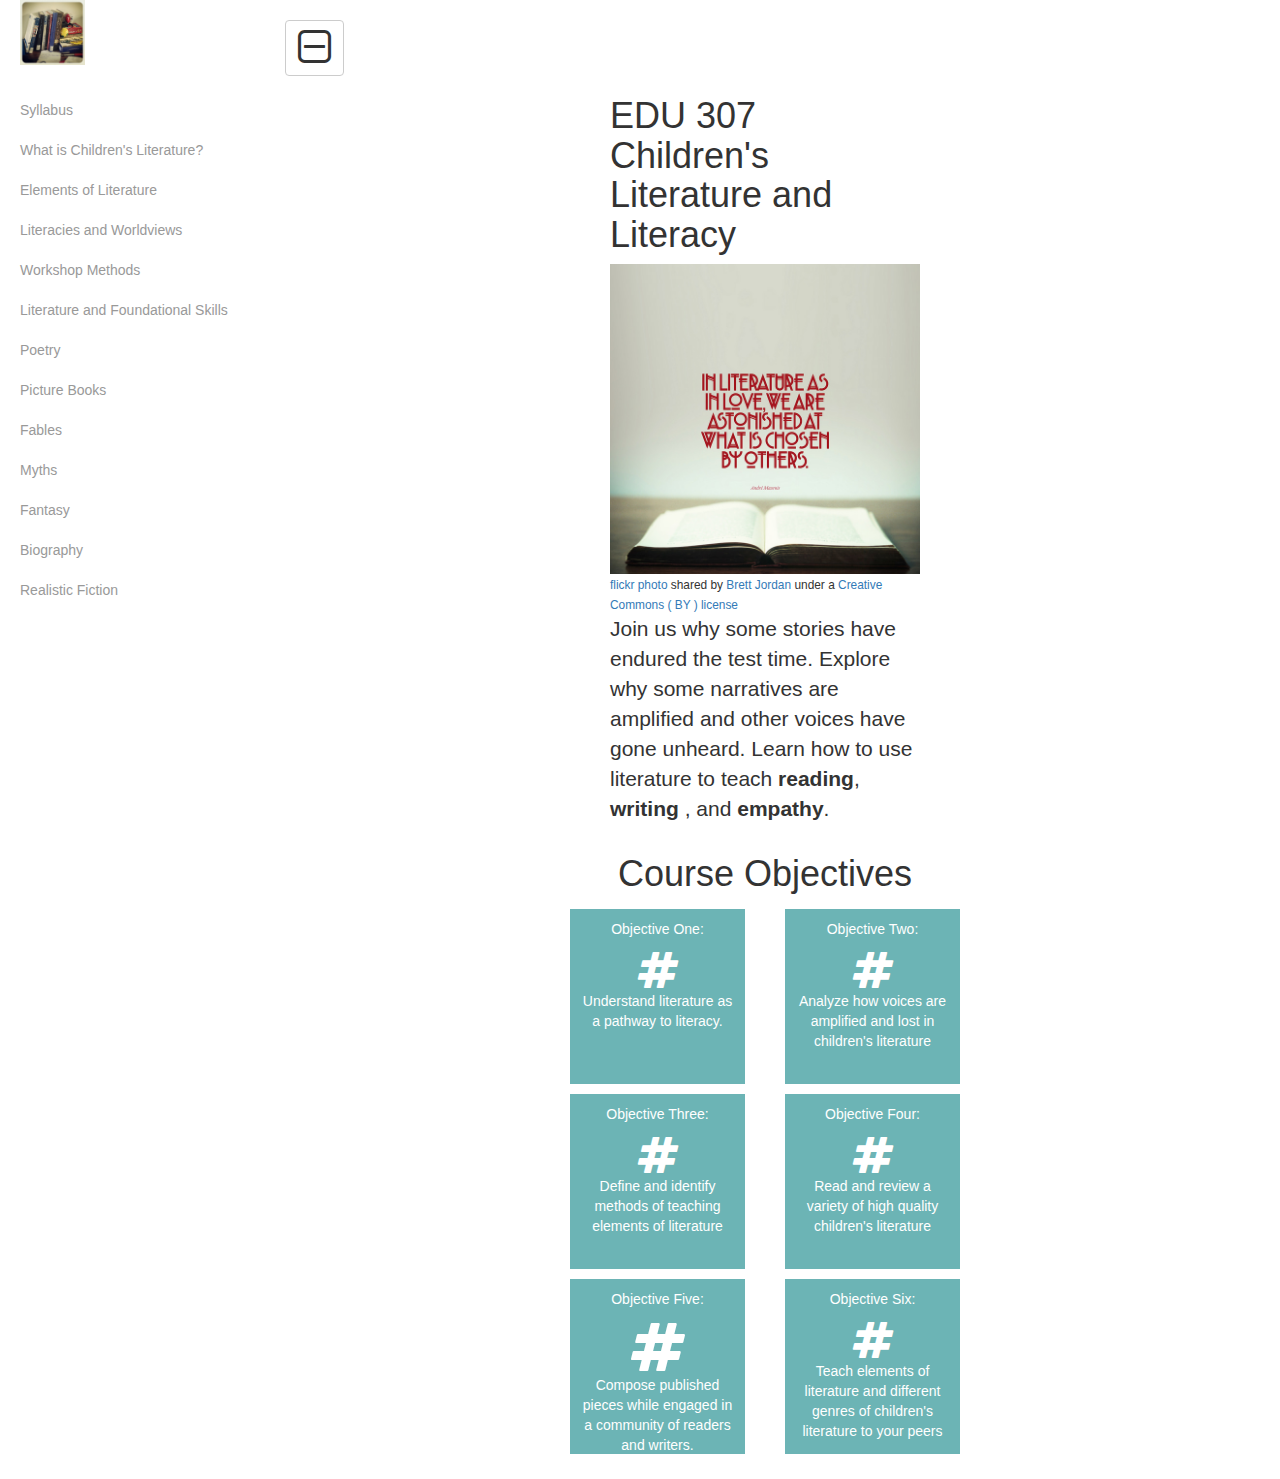
==== commit ef8ddf0e: "Here is the reluanched framework" ====
--- a/index.html
+++ b/index.html
@@ -1,5 +1,4 @@
 <!DOCTYPE html>
-<<<<<<< HEAD
 <html lang="en">
 
 <head>
@@ -10,13 +9,14 @@
     <meta name="description" content="">
     <meta name="author" content="">
 
-    <title>Simple Sidebar - Start Bootstrap Template</title>
+    <title>EDU 307</title>
   <link rel="stylesheet" href="https://maxcdn.bootstrapcdn.com/font-awesome/4.5.0/css/font-awesome.min.css">
     <!-- Bootstrap Core CSS -->
     <link href="css/bootstrap.min.css" rel="stylesheet">
 
     <!-- Custom CSS -->
     <link href="css/simple-sidebar.css" rel="stylesheet">
+  <link rel="stylesheet" href="style.css">
 
     <!-- HTML5 Shim and Respond.js IE8 support of HTML5 elements and media queries -->
     <!-- WARNING: Respond.js doesn't work if you view the page via file:// -->
@@ -41,7 +41,7 @@
                 </li>
               <li><a href="http://edu307syllabus.networkedlearningcollaborative.com/">Syllabus</a></li>
               <li><a href="module1.html">What is Children&#39;s Literature?</a></li>
-              <li><a href="#">Elements of Literature</a></li>
+              <li><a href="module2.html">Elements of Literature</a></li>
               <li><a href="#">Literacies and Worldviews</a></li>
               <li><a href="#step-5">Workshop Methods</a></li>
               <li><a href="#">Literature and Foundational Skills</a></li>
@@ -82,7 +82,8 @@
                   &#32;
                 </div>
                 <div class="col-md-4">
-                  <a title="literature-and-love-lock" href="http://flickr.com/photos/x1brett/15125300642"><img src="http://farm4.static.flickr.com/3880/15125300642_0d8898ec4c_z.jpg" /></a><br /><small><a title="literature-and-love-lock" href="http://flickr.com/photos/x1brett/15125300642">flickr photo</a> shared by <a href="http://flickr.com/people/x1brett">Brett Jordan</a> under a <a href="http://creativecommons.org/licenses/by/2.0/">Creative Commons ( BY ) license</a> </small>
+                  <img class="img-responsive" src="15125300642_0d8898ec4c_z.jpg">
+                 <small><a title="literature-and-love-lock" href="http://flickr.com/photos/x1brett/15125300642">flickr photo</a> shared by <a href="http://flickr.com/people/x1brett">Brett Jordan</a> under a <a href="http://creativecommons.org/licenses/by/2.0/">Creative Commons ( BY ) license</a> </small>
                   <p class="summary">
                     Join us why some stories have endured the test time. Explore why some narratives are amplified and other voices have gone unheard. Learn how to use  literature to teach  <strong>reading</strong>, <strong>writing </strong>, and <strong>empathy</strong>.
                   </p>
@@ -91,6 +92,87 @@
                   &#32;
                 </div>
               </div>
+                  <h1 style="text-align:center;">
+                  Course Objectives
+                  </h1>
+              <div class="row">
+                <div class="col-md-6">
+                  <div class="boxLA2">
+                    
+                 
+                  <p> 
+                    Objective One: 
+                  </p>
+                  <i class="fa fa-hashtag fa-3x"></i>
+                  <p>
+                    Understand literature as a pathway to literacy.
+                  </p>
+                  </div>
+                </div>
+                <div class="col-md-6">
+                  <div class="boxLA">
+                    
+                  
+                  <p>
+                    Objective Two:
+                  </p> 
+                  <i class="fa fa-hashtag fa-3x"></i>
+                  <p>
+                    Analyze how voices are amplified and lost in children's literature
+                  </p>
+                  </div>
+                </div>
+              </div>
+              <div class="row">
+                <div class="col-md-6">
+                  <div class="boxLA2">
+                  <p>
+                    Objective Three:
+                  </p>
+                  <i class="fa fa-hashtag fa-3x"></i>
+                  <p >
+                    Define and identify methods of teaching elements of literature
+                  </p>
+                  </div>
+                </div>
+                <div class="col-md-6">
+                  <div class="boxLA">
+                  <p>
+                    Objective Four:
+                  </p>
+                  <i class="fa fa-hashtag fa-3x"></i>
+                  <p>
+                    Read and review a variety of high quality children's literature
+                  </p>
+                  </div>
+                </div>
+              </div>
+              <div class="row">
+                <div class="col-md-6">
+                  <div class="boxLA2">
+                    
+                  
+                  <p>
+                    Objective Five:
+                  </p>
+                  <i style="align:right"class="fa fa-hashtag fa-4x"></i>
+                  <p>
+                    Compose published pieces while engaged in a community of readers and writers. 
+                  </p>
+                  </div>
+                </div>
+                <div class="col-md-6">
+                  <div class="boxLA">
+                    
+                  <p>
+                    Objective Six:
+                  </p>
+                  <i class="fa fa-hashtag fa-3x"></i>
+                  <p>
+                    Teach elements of literature and different genres of children's literature to your peers
+                  </p>
+                  </div>
+                </div>
             </div>
         </div>
         <!-- /#page-content-wrapper -->
@@ -115,400 +197,3 @@
 </body>
 
 </html>
-=======
-<html>
-  <head>
-    <title>EDU 307</title>
-    <meta charset="utf-8">
-    <meta name="viewport" content="width=device-width, initial-scale=1">
-    <link rel="stylesheet" href="https://maxcdn.bootstrapcdn.com/font-awesome/4.5.0/css/font-awesome.min.css">
-    <link rel="stylesheet" href="css/style.css">
-    <script src="https://code.jquery.com/jquery-2.1.4.min.js" type="text/javascript" charset="utf-8"></script>
-    <script src="javascript/script.js" type="text/javascript" charset="utf-8"></script>
-  </head>
-
-  <body>
-    <div class="wrapper" mode="overview">
-
-      <aside>
-        <!--<div class="image">
-          <img src="http://chadsansing.github.io/curriculum-testing/intermediate-web-lit-two/blue-pyramid.png">
-          <a class="attribution" href="https://pixabay.com/en/pyramids-layers-blue-3d-305074/">
-            <i class="fa fa-camera"></i> by ClkerFreeVectorImages
-          </a>
-        </div>-->
-
-        <ul class="agenda-navigation">
-          <li><a href="#overview">Class Overview</a></li>
-          <li><a href="#step-1">Syllabus and Set-Up</a></li>
-          <li><a href="#step-2">What is Chilrden's Literature?</a></li>
-          <li><a href="#step-3">Elements of Literature</a></li>
-          <li><a href="#step-4">Literacies and Worldviews</a></li>
-          <li><a href="#step-5">Workshop Methods</a></li>
-          <li><a href="#step-6">Literature and Foundational Skills</a></li>
-          <li><a href="#step-7">Poetry</a></li>
-          <li><a href="#step-8">Picture Books</a></li>
-          <li><a href="#step-9">Fables</a></li>
-          <li><a href="#step-10">Myths</a></li>
-          <li><a href="#step-11">Fantasy</a></li>
-          <li><a href="#step-12">Biography</a></li>
-          <li><a href="#step-13">Realistic Fiction</a></li>
-          
-        </ul>
-      </aside>
-
-      <article class="main">
-
-        <h1 class="activity-title">EDU 307: Children's Literature and Literacy</h1>
-
-        <section class="overview">
-
-          <p class="made-by">
-            Designed by <a href="jgregorymcverry.com">Greg McVerry</a>
-          </p>
-
-         
-          <p class="summary">
-            Join us why some stories hane endured the test time. Explore why some narratives are amplified and other voices have gone unheard. Learn how to use children's literature to teach  <strong>reading</strong>, <strong>writing </strong>, and <strong>empathy</strong>.
-          </p>
-
-         
-          <h4>Learning Objectives</h4>
-
-          <ul>
-
-            <li>Understand literature as a pathway to literacy.</li>
-            <li>Analyze how voices are amplified and lost in children's literature</li>
-            <li>Define and identify methods of teaching elements of literature</li>
-            <li>Read and review a variety of high quality children's literature</li>
-            <li> Compose a variety of published pieces of varyin lengths and genres while engaged in a community of readers and writers.</li>
-
-            
-            
-          </ul>
-
-          
-         
-
-        </section> <!-- End of Introduction -->
-
-        <ul class="agenda">
-
-          <!-- Copy and paste this <li> tag to add additional steps -->
-          <li>
-            <h1><a href:="http://edu307syllabus.networkedlearningcollaborative.com/">Syllabus</a></h1>
-
-            <h1>Workflow</h1>
-
-              <p>
-                This class is broken up into twelve units of study. Each unit will last approximatley one week. We may however change the schedule if we need more time ors some really colol learning is going on. 
-            </p>
-            <p>
-              On the Sunday of each each week the module will be released. Each module will consist of Readings, Tasks, and Assignments.
-            </p>
-            <ul>
-              <li>A Reading is a text and may be a video, song, article, or text</li>
-              <li>A task is considered a weekly assignment and relates to the readings</li>
-              <li>The assignment is the perfomance assessment of the unit.</li>
-            </ul>
-            <h3>
-              Blogs
-            </h3>
-<p>
-  Each week you will be asked to publish a blog post about the readings. There are no parameters. No word count. If you want to use images, video, quotes, or summaries it is up to you. I just ask you think critically and base your analysis within the texts we read. You will find a utoral below
-            </p>
-            <h3>
-              Stream
-            </h3>
-            <p>
-              Our class will share a <a href="http://edu307.networkedlearningcollaborative.com/">stream.</a> You must register for this site. You will publish links back to your blog posts and hang out with the class.
-            </p>
-            <h3>
-              Annotations
-            </h3>
-            <p>
-              At some point during the class you will be asked to annotate using a tool called <a href="http://hypothes.is">hypothes.is</a>. This is an easy use tool.
-            </p>
-            <h1>
-              Blogging Tutorial
-            </h1>
-            <div>This tutorial will cover:</div>
-            <ul>
-              <li>Installation of each of the three recommended tools;
-                <ul>
-                  <li><a href="#Known">Known</a></li>
-                  <li><a href="#Wordpress">Wordpress.com</a></li>
-                  <li><a href="#Medium">Medium</a></li>
-                </ul>
-             
-            <h3 id="Known">Using Known</h3>
-            Known, is an open source website platform. They offer free sites that have many great features. Known is also committed to serving the education community. If you are interested in hosting the fully featured version they offer a 40% educator discount ($6 a month).
-
-            &nbsp;
-            <h4>Create an Account</h4>
-            <ol>
-              <li>If you want to create a <a href="https://withknown.com/new/">free account visit here</a>.</li>
-              <li>Choose a site address. This is your url that people type into the browser.</li>
-              <li>Choose your site name. This will appear in the tab on your browser.</li>
-            </ol>
-            &nbsp;
-
-            <a href="http://walkmy.world/wp-content/uploads/2016/01/KnownAccount.gif" rel="attachment wp-att-343"><img class="alignnone wp-image-343 " src="http://walkmy.world/wp-content/uploads/2016/01/KnownAccount.gif" alt="KnownAccount" width="787" height="744" /></a>
-            <h4>Create a profile</h4>
-            <ol>
-              <li>Add an image to your portfolio</li>
-              <li>Type a bio</li>
-              <li>Enter a link to your Twitter account.</li>
-            </ol>
-            <a href="http://walkmy.world/wp-content/uploads/2016/01/KnownPortfolio.gif" rel="attachment wp-att-344"><img class="alignnone wp-image-344 " src="http://walkmy.world/wp-content/uploads/2016/01/KnownPortfolio.gif" alt="KnownPortfolio" width="735" height="695" /></a>
-            <h4>Overview of your Known Site</h4>
-            Once you’ve signed in, you’ll be viewing your site’s main stream of content. From this page you can view your site’s stream, publish new content, or search for previously published things.
-
-            <a href="http://walkmy.world/wp-content/uploads/2016/01/Untitled-image.png" rel="attachment wp-att-347"><img class="alignnone wp-image-347 size-large" src="http://walkmy.world/wp-content/uploads/2016/01/Untitled-image-1024x414.png" alt="Untitled image" width="740" height="299" /></a>
-
-            <p>
-              
-              <strong>A. Status Updates: </strong>Quick posts that you can syndicate to Twitter. You can only include hyperlinks.</p>
-
-              <p>
-                
-                <strong>B. Post: </strong>Full posts that allow formatting,</p>
-
-            <p>
-              
-              <strong>C. Photo: </strong>Share and syndicate photos.</p>
-
-            <p>
-              
-              <strong>D. Location Updates: </strong>If you are a foursquare user you can use Known in similar way to share location updates.</p>
-
-            <p>
-              
-              <strong>E. Bookmarks:</strong> Ever wanted one place to collect and share all your bookmarks?</p>
-
-            <p>
-              
-              <strong>F. Audio:</strong> Want to be the next podcast star? Do it easily with Known.</p>
-
-            <p>
-              
-              <strong>G. Pull Down menu: </strong>Change the settings and site configurations.</p>
-
-            <p>
-              
-              <strong>H. Friendly Bot: </strong>Feel free to dismiss.</p>
-
-            (note free accounts come with a 3 gb maximum size limit)
-            <h4>Site Configuration</h4>
-            The <strong>Site Configuration</strong> section is only available to administrative users of your website. If you’re not an author with admin rights to the site, you won’t be able to see <strong>Site Configuration</strong> in the navigation when you sign in.
-
-            On the main page, you can make basic adjustments to your site, like changing the site name and site description.
-
-            To adjust the number of published updates that are displayed on each page of your stream, change the number for “<strong>items per page</strong>.”
-
-            If you want others to be able to sign up freely as site authors, you can turn on registration for your site. This is turned off by default. Once on, anyone will see a “<strong>register</strong>” link when they visit the site. With this link, they can sign up as a new user.
-
-            <img class="img-guide" src="https://withknown.com/guides/beginner/img/gsg-4-site.png" alt="Site details" />
-            <h4>Turn on plugins</h4>
-            The “<strong>Plugins</strong>” section lets you turn on or off plugins that are included with Known. Plugins are small modules of software that add extra functionality to the core Known platform. Some plugins are turned on by default when you create your site. These include the content types that you see at the top of your home stream when you sign in.
-
-            You can enable a plugin by turning on the button next to it in the plugins list. Repeat to disable the plugin if you want to turn it off. Plugins that say “labs” in the description are experimental alpha versions and may not contain full features.
-
-            <img class="img-guide" src="https://withknown.com/guides/beginner/img/gsg-4-plugins.png" alt="Plugins" />
-            <h3 id="change-the-theme" class="guides anchored">Change the theme</h3>
-            The “<strong>Themes</strong>” section allows you to change the way your site looks. Themes potentially include different layouts, colors, and fonts that are applied to the appearance of your site. To use a specific theme for your site, click the “<strong>enable</strong>” button by that theme. The style will then be applied to your site. Some themes include their own settings to further customize the appearance of the site.
-
-            <img class="img-guide" src="https://withknown.com/guides/beginner/img/gsg-4-themes.png" alt="Themes" />
-            <h4>Connect Services</h4>
-            Known allows you to syndicate your posts to different social media accounts. As a #WalkMyWorld member you may want to connect your site to Twitter.
-
-            1.Click on the drop down menu in the upper left cornet.
-
-            2. Click on Site Settings.
-
-            3. Click on Connect Services.
-
-            4. Choose Twitter. If you are signed into Twitter the account will authorize. You can then choose to publish to Twitter every time you publish to your Known site. If you post is over 140 characters Known will just display the first bit or title as a lede with a link to the entire post.
-
-            <a href="http://walkmy.world/wp-content/uploads/2016/01/KnownSocial.gif" rel="attachment wp-att-348"><img class="alignnone wp-image-348 size-large" src="http://walkmy.world/wp-content/uploads/2016/01/KnownSocial-1024x720.gif" alt="KnownSocial" width="740" height="520" /></a>
-            <h3 id="publishing-posts" class="guides anchored">Publishing posts</h3>
-            <img class="img-guide" src="https://withknown.com/guides/beginner/img/post.png" alt="Publish a post" />
-
-            Posts are a great way to publish an essay or a blog article. Posts let you publish longer pieces of content, and you can embed media like YouTube videos or audio clips from SoundCloud into posts.
-
-            By default, there are two views for typing your post, the rich text view and the plain text view.
-            <h4 id="using-the-rich-text-editor" class="guides anchored">Using the rich text editor</h4>
-            <img class="img-guide" src="https://withknown.com/guides/beginner/img/richtext.png" alt="Using the Rich Text Editor" />
-
-            The rich text editor - also known as a WYSIWYG editor (for What You See Is What You Get) - provides a formatting toolbar for your writing.
-            <h4 id="formatting" class="guides anchored">Formatting</h4>
-            The “Formats” dropdown gives you most of the options for formatting your text, including inserting different types of headers, changing inline text styles between bold, italic, underline, etc, and changing the alignment of text. You can also find options for some of these, including bold text, italic text, blockquotes, and alignment options as icons in the format bar.
-            <h4 id="inserting" class="guides anchored">Inserting</h4>
-            To insert a link into your post, select the icon that looks like a link. This will open up a window where you can paste in your URL and write out the text for the link. If you’d like to upload an image into your post, select the image icon in the format bar. This will open up a window with a “source” field. Selecting the file search icon will let you find the image file on your computer and upload it to your post. You can also add an image alt description and set the image size here.
-            <h4 id="using-the-plain-text-editor" class="guides anchored">Using the plain text editor</h4>
-            With the plain text editor, you can write your post and include HTML for the formatting. You may want to type your content out in your favorite text editing software and then paste the content into the post field, or you can write directly into the post box. Note that there isn’t a way to directly upload images into the post through the plain text editor.
-
-            If you want to learn more about Known <a href="https://withknown.com/guides/beginner/">check out their tutorial</a>. Much of the content in this page was remixed from there.
-
-            &nbsp;
-            <h3 id="Medium">Using Medium</h3>
-            Medium is a great blogging platform for those more interested in a clean and crisp writing environment. Medium also acts as a social network of authors and readers. Most importantly they allow users to own their own data, freely export it whenever, and syndicate to and from Medium. It is a great place for a new blogger.
-            <ul>
-              <li><a href="https://medium.com/the-slackerati/getting-started-in-medium-reading-annotating-commenting-and-recommending-9b9109d6c8e0" >Getting Started in Medium: Reading, annotating, commenting, and recommending</a></li>
-              <li><a  href="https://medium.com/the-slackerati/getting-started-in-medium-drafting-writing-and-publishing-58c7321e5eff"> Getting Started in Medium: Drafting, writing, and publishing</a></li>
-              <li><a href="https://medium.com/the-slackerati/getting-started-in-medium-long-form-response-and-advanced-writing-practices-1da94b990aa9" >Getting Started in Medium: Long form response and advanced writing practices</a></li>
-                </ul><a href="https://medium.com/the-slackerati/getting-started-in-medium-long-form-response-and-advanced-writing-practices-1da94b990aa9" >Getting Started in Medium: Long form response and advanced writing practices</a>
-            <h3></h3>
-            <h3 id="Wordpress">Using WordPress.Com</h3>
-            Wordpress.com is the shared hosting version of Wordpress. Much of the Web runs on Wordpress sites and you can use the free version to get started.
-            <h4>Getting Started</h4>
-            First visit the WordPress.com site for <a href="https://wordpress.com/learn-more/?v=blog">creating a new blog.</a>
-
-            You will add a URL and an email address. Once you choose your password you can get started.
-            <a href="http://walkmy.world/wp-content/uploads/2016/01/createwordpress.gif" rel="attachment wp-att-350"><img class="alignnone wp-image-350 size-large" src="http://walkmy.world/wp-content/uploads/2016/01/createwordpress-1024x963.gif" alt="createwordpress" width="740" height="696" /></a>
-
-            Next customize your blog. You can select themes and add header images.
-
-            <img class="alignnone wp-image-352 size-full" src="http://walkmy.world/wp-content/uploads/2016/01/Unnamed-image-1.png" alt="Unnamed image (1)" width="725" height="1091" />
-            <h1>
-              Hypothes.is Tutorial
-                </h1>
-                <h4>This tutorial will cover:</h4>
-                <ul>
-                  <li>How to install Hypothes.is</li>
-                  <li>How to annotate the web</li>
-                  <li>How to make multimodal annotations</li>
-                  <li>How to share your annotations</li>
-                </ul>
-                <h4>How to install Hypothesis</h4>
-                <ul>
-                  <li><strong>Step One:</strong> Go to Hypothes.is.</li>
-                  <li><strong>Step Two</strong>: Click on Install Chrome Extension*</li>
-                  <li><strong>Step Three:</strong> Accept permission (note menu not visible in image below)</li>
-                  <img class="" src="http://goo.gl/MrUcc7" alt="" width="690" height="380" />
-                  <li><strong>Step Four:</strong> A New Page will open up. Go to the page</li>
-                  <li> <strong>Step Five:</strong> Click on Create Account</li>
-                  <li>   <strong>Step Six:</strong> Use a username (pseudonyms allowed --good for student privacy but I would stick with Twitter handle for adult learners)</li>
-                  <li> <strong>Step Seven:</strong> Add email, and password
-                  </li>
-                  <img class="" src="http://goo.gl/hPbzPq" alt="" width="710" height="391" />
-                  <li><strong>Step Eight:</strong> Check your email and activate account:
-                  </li>
-                  <img class="" src="http://goo.gl/qmsRsa" alt="" width="716" height="394" />
-                </ul>
-    
-                
-
-                
-                
-                <h4>How to Annotate the Web</h4>
-                <ul>
-                  <li> <strong>Step One:</strong> Choose a text worthy of reading</li>
-                  <li><strong>Step Two:</strong> Click on the speech box in the upper right hand corner.</li>
-                  <li> <strong>Step Three:</strong> Highlight Text</li>
-                  <li><strong>Step Four:</strong> Click on Pen</li>
-                  <img class="" src="http://goo.gl/CCRCji" alt="" width="725" height="399" />
-                  <li> Step Five: Add an annotation</li>
-                  <li>Step Six: Click Save</li>
-                </ul>
-                <img class="" src="http://goo.gl/aw4cjE" alt="" width="736" height="405" />
-                
-                <h4>How to Make Multimodal Annotations</h4>
-                <h5>Add an Image</h5>
-                <p>
-                  
-                  <strong>Step One:</strong> Find the relevant image. Copy the image url (right click on image&gt;save image url)</p>
-                <p>
-                  
-                  <strong>Step Two:</strong> Highlight text and click on the annotation pen. </p>
-                <p>
-                  <strong>Step Three:</strong> Copy your image url into the code.
-                </p>
-                <p>
-                  <strong>Step Four</strong>: Add an image description
-                </p>
-                <p>
-                  <strong>Step Five:</strong> Add an optional description below. This texts will show allowing the web to be accessible to all.
-                </p>
-
-                <img class="" src="http://goo.gl/k6BJUS" alt="" width="746" height="411" />
-                <h5>Add a Link:</h5>
-                <p>
-                  <strong>Step One:</strong> Highlight Text:
-                </p>
-                <p>
-                  <strong>Step Two:</strong> Click on Link:
-                </p>
-                <p>
-                  <strong>Step Three:</strong> Copy in Link:
-                </p>
-                <p>
-                  <strong>Step Four:</strong> Type in the the link text
-                </p>
-
-                <img class="" src="http://goo.gl/m4btpT" alt="" width="774" height="426" />
-<p>
-  Important the bracket and parentheses must not be deleted.
-                </p>
-               
-                <h4>How to Share Your Annotations</h4>
-                <h5>Tag your Annotations</h5>
-                <p>
-                  Tagging your annotations lets people find them.
-                </p>
-<p>
-  <strong>Step One</strong>: add a edu307 tag
-                </p>
-                <p>
-                  <strong>Step Two:</strong> add a tag if this annotation refers to a specific code book tag (claim, evidence, source)
-                </p>
-                
-                <p>
-                  <strong>Step Three:</strong> Add an optional classroom tag is assigned by the instructor.
-                </p>
-
-                <img class="" src="http://goo.gl/4ip80z" alt="" width="780" height="429" />
-<p>
-  <strong>Step Four:</strong> View the stream. Click on a tag.
-            </p>
-                <p>
-                  <strong>Step Five:</strong> Share the link to the stream anywhere
-            </p>
-                
-                <h4>Share your Annotations</h4>
-                <p>
-                  <strong>Step One:</strong> Click on Share 
-            </p>
-                <strong>Step Two:</strong> Send out link on your social networks using #edu307 hashtag.
-<p>
-  <strong>Other great features:</strong><br/>
-
-  <strong>You can also reply directly to other annotations by clicking reply.</strong><br />
-  <strong> You can set any annotation to private or public.</strong><br/>
-            </p>
-                
-            <figure>
-              <a href="" title="">
-                <img src="" alt="" class="img-example">
-              </a>
-              <figcaption> <a href=""></a></figcaption>
-            </figure>
-
-          </li> <!-- end of step-->
-
-          <li>
-            
-
-          </li> <!-- end of step-->
-
-          <li></li> <!-- end of step-->
-          
-         
-
-        </ul>
-          
-      </article>
-    </div>
-  </body>
-</html>
->>>>>>> master
--- a/css/simple-sidebar.css
+++ b/css/simple-sidebar.css
@@ -0,0 +1,125 @@
+/*!
+ * Start Bootstrap - Simple Sidebar HTML Template (http://startbootstrap.com)
+ * Code licensed under the Apache License v2.0.
+ * For details, see http://www.apache.org/licenses/LICENSE-2.0.
+ */
+
+/* Toggle Styles */
+
+#wrapper {
+    padding-left: 0;
+    -webkit-transition: all 0.5s ease;
+    -moz-transition: all 0.5s ease;
+    -o-transition: all 0.5s ease;
+    transition: all 0.5s ease;
+}
+
+#wrapper.toggled {
+    padding-left: 250px;
+}
+
+#sidebar-wrapper {
+    z-index: 1000;
+    position: fixed;
+    left: 250px;
+    width: 0;
+    height: 100%;
+    margin-left: -250px;
+    overflow-y: auto;
+    background:#fff;
+    -webkit-transition: all 0.5s ease;
+    -moz-transition: all 0.5s ease;
+    -o-transition: all 0.5s ease;
+    transition: all 0.5s ease;
+}
+
+#wrapper.toggled #sidebar-wrapper {
+    width: 250px;
+}
+
+#page-content-wrapper {
+    width: 100%;
+    position: absolute;
+    padding: 15px;
+}
+
+#wrapper.toggled #page-content-wrapper {
+    position: absolute;
+    margin-right: -250px;
+}
+
+/* Sidebar Styles */
+
+.sidebar-nav {
+    position: absolute;
+    top: 0;
+    width: 250px;
+    margin: 0;
+    padding: 0;
+    list-style: none;
+}
+
+.sidebar-nav li {
+    text-indent: 20px;
+    line-height: 40px;
+}
+
+.sidebar-nav li a {
+    display: block;
+    text-decoration: none;
+    color: #999999;
+}
+
+.sidebar-nav li a:hover {
+    text-decoration: none;
+    color:blue;
+    background: rgba(255,255,255,0.2);
+}
+
+.sidebar-nav li a:active,
+.sidebar-nav li a:focus {
+    text-decoration: none;
+}
+
+.sidebar-nav > .sidebar-brand {
+    height: 90px;
+    font-size: 18px;
+    line-height: 30px;
+}
+
+.sidebar-nav > .sidebar-brand a {
+    color: #999999;
+}
+
+.sidebar-nav > .sidebar-brand a:hover {
+    color: #fff;
+    background: none;
+}
+
+@media(min-width:768px) {
+    #wrapper {
+        padding-left: 250px;
+    }
+
+    #wrapper.toggled {
+        padding-left: 0;
+    }
+
+    #sidebar-wrapper {
+        width: 250px;
+    }
+
+    #wrapper.toggled #sidebar-wrapper {
+        width: 0;
+    }
+
+    #page-content-wrapper {
+        padding: 20px;
+        position: relative;
+    }
+
+    #wrapper.toggled #page-content-wrapper {
+        position: relative;
+        margin-right: 0;
+    }
+}--- a/style.css
+++ b/style.css
@@ -0,0 +1,50 @@
+/***************************
+This is a Cascading Style Sheet (CSS), which describes rules for styling HTML markup (and this is a comment, which you can delete).
+
+To use this file, link it to your markup by placing a <link> in the <head> of your HTML file:
+
+  <head>
+    <link rel="stylesheet" href="style.css">
+
+replacing "style.css" with the name of this CSS file.
+
+Learn more about CSS at
+
+https://developer.mozilla.org/en-US/docs/Web/Guide/CSS
+***************************/
+
+.boxLA {
+  text-align: center;
+  height: 175px;
+  width: 175px;
+  padding: 10px;
+  margin: 5px;
+  background-color: #48A2A3;
+  opacity: .8;
+  color: white;
+  float:left;
+}
+
+.boxLA2 {
+  text-align: center;
+  height: 175px;
+  width: 175px;
+  padding: 10px;
+  margin: 5px;
+  background-color: #48A2A3;
+  opacity: .8;
+  color: white;
+  float:right;
+}
+.modulebox {
+  background: #aeaec4;
+  color: white;
+  border-radius: 25px;
+  border: 2px solid #73AD21;
+}
+.modulebox p {
+  margin-left: 25px;
+}
+
+.summary {
+  font-size:1.5em;